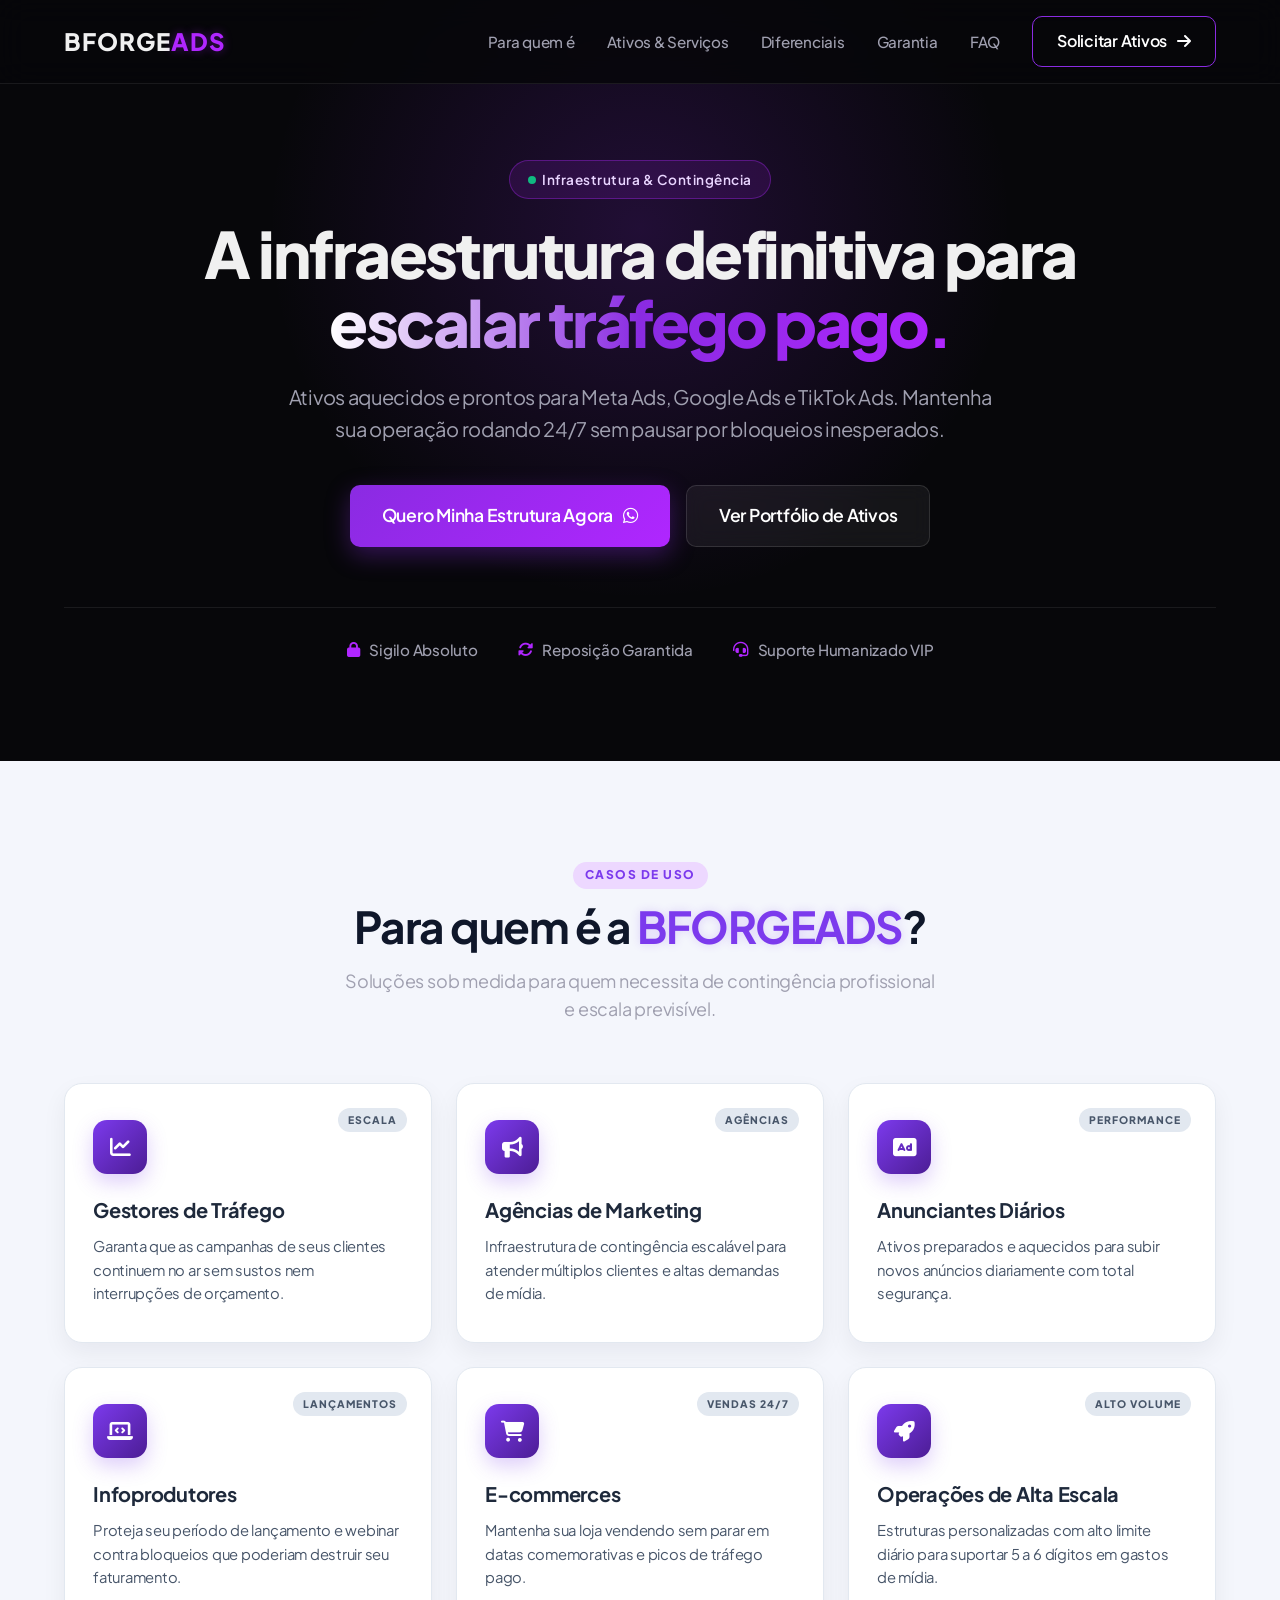
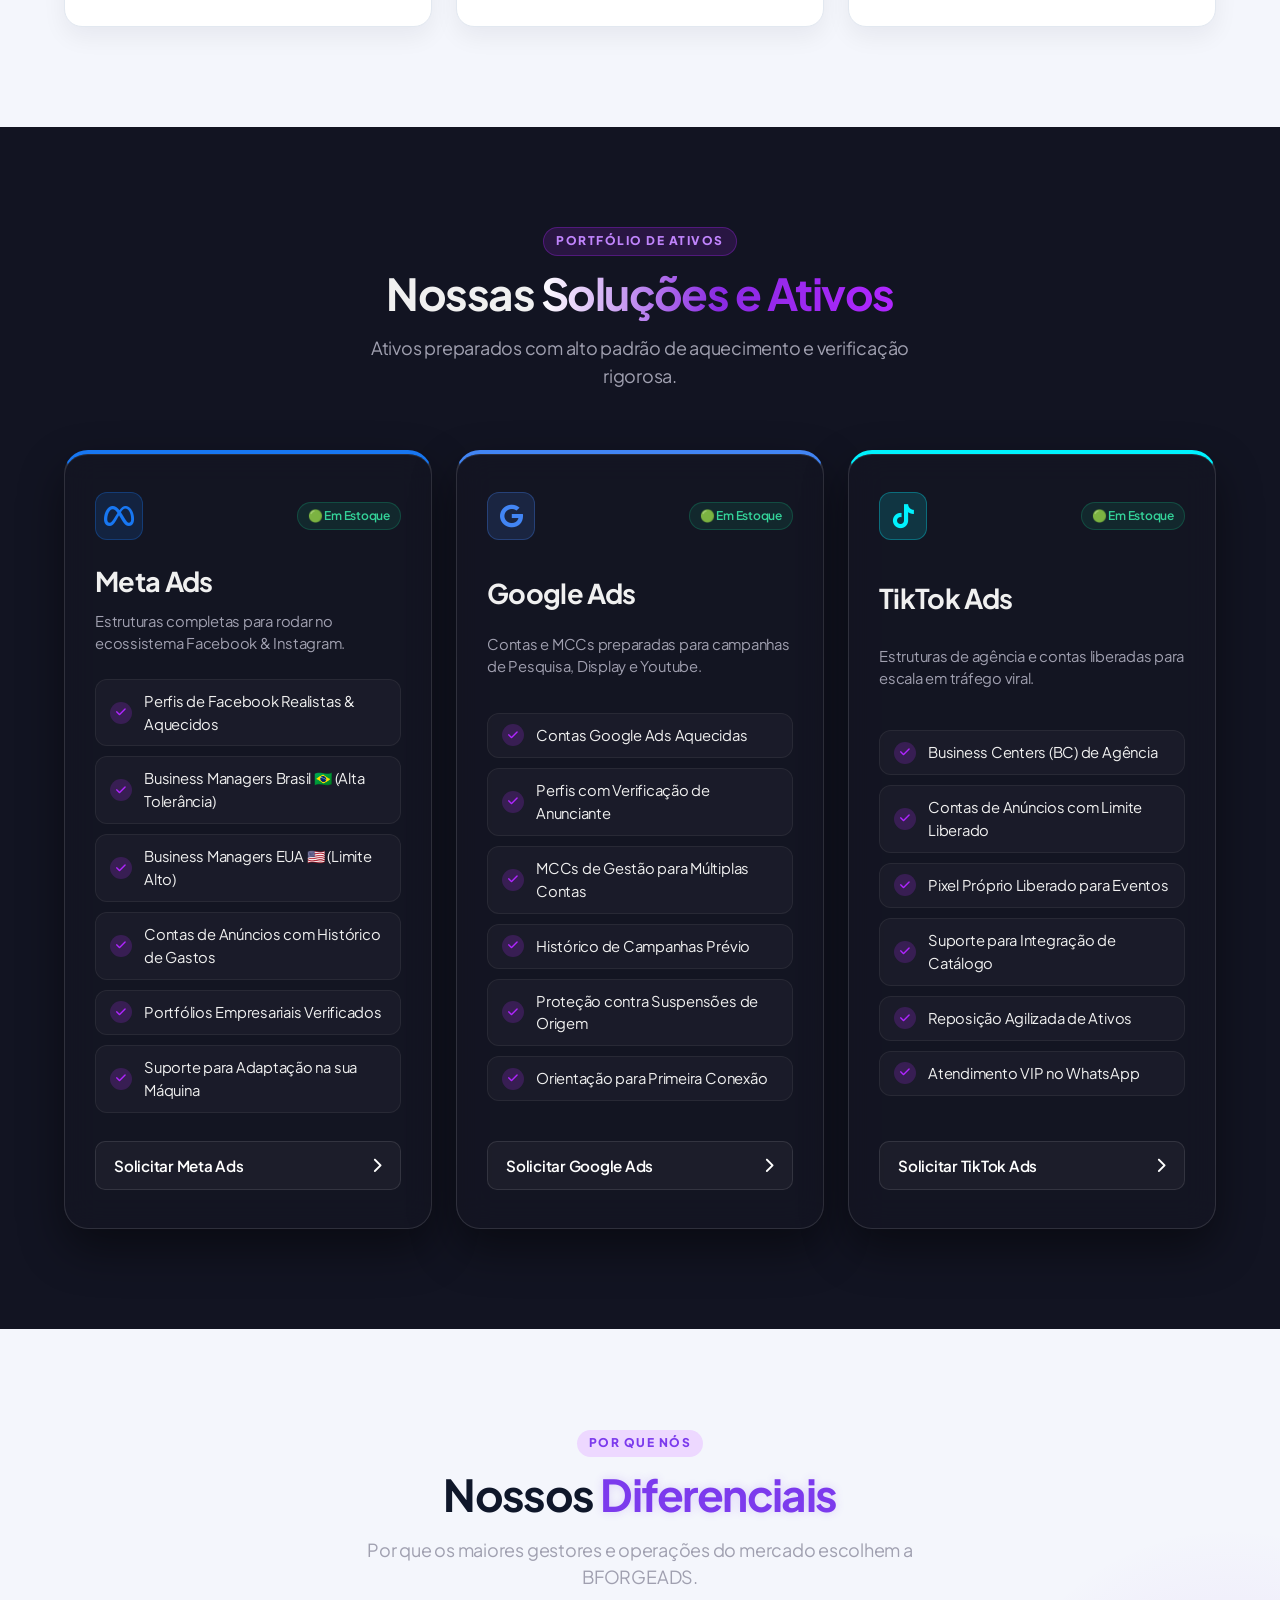
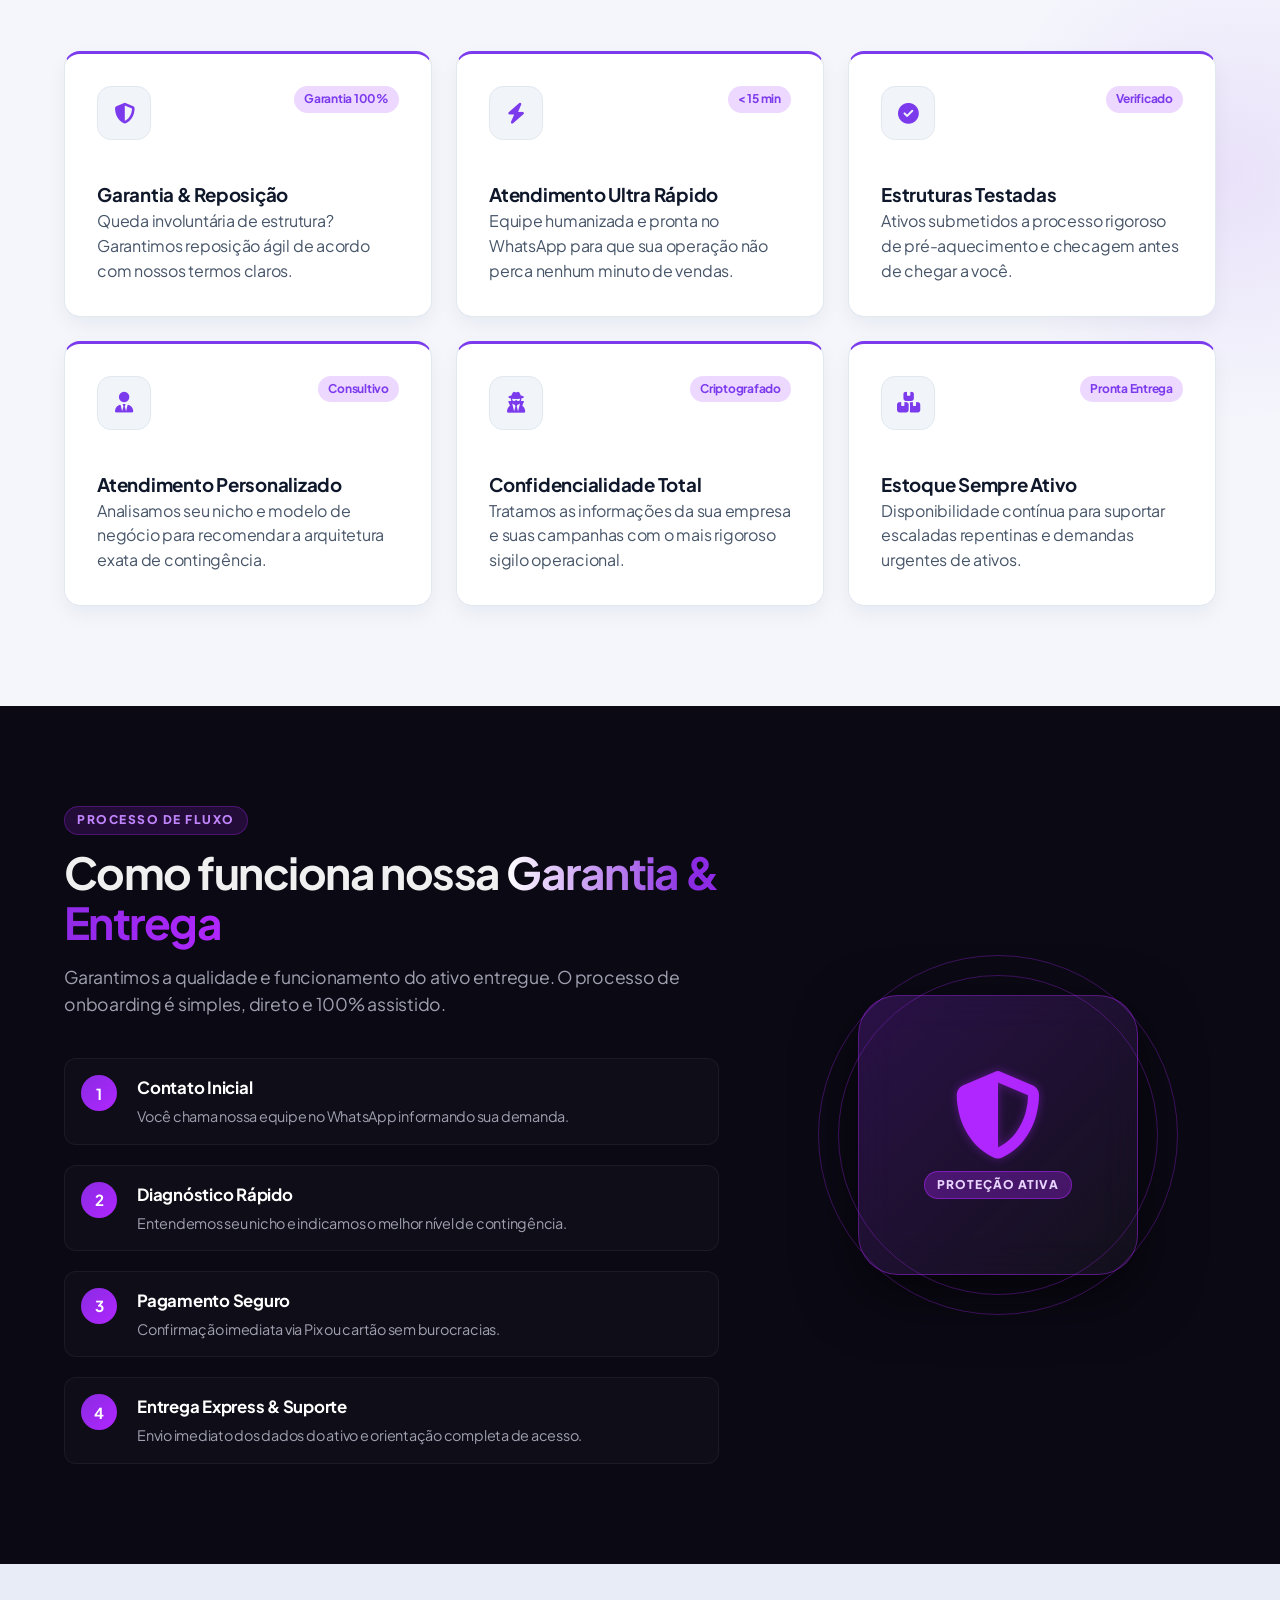
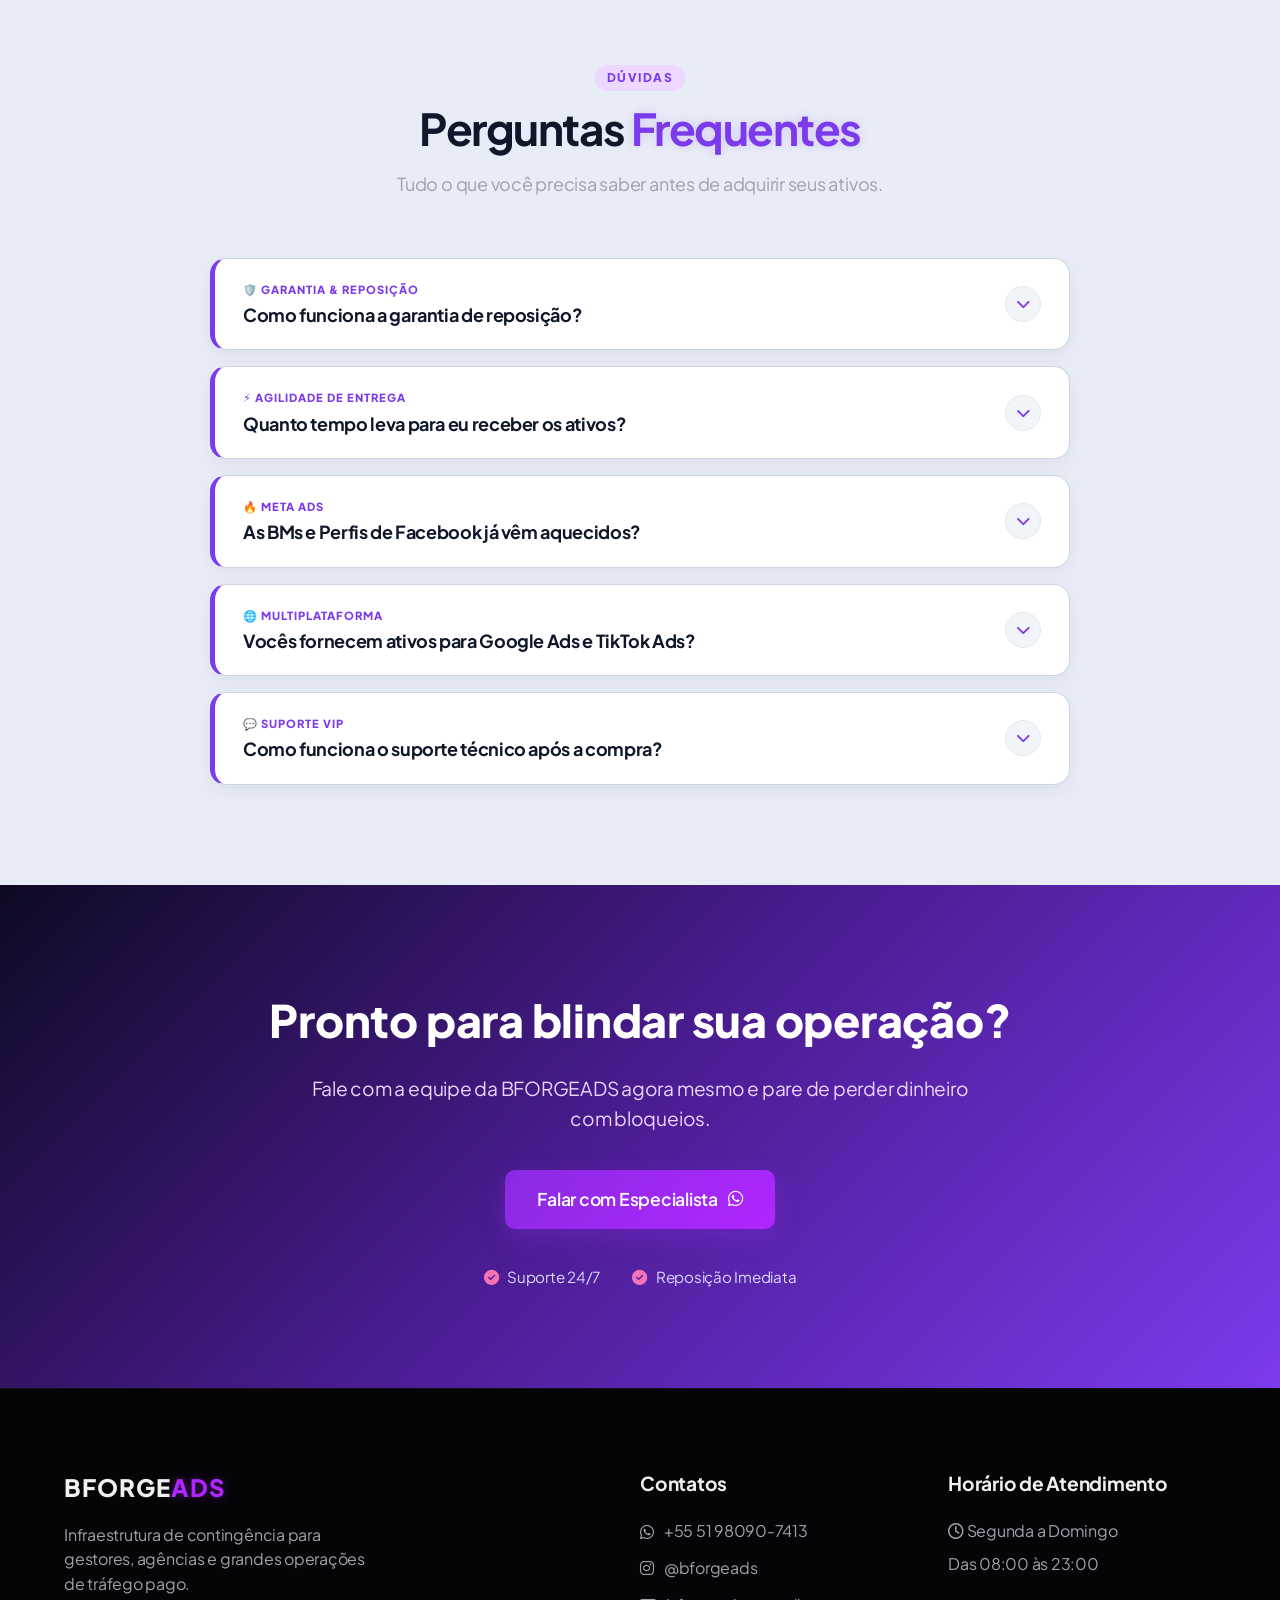
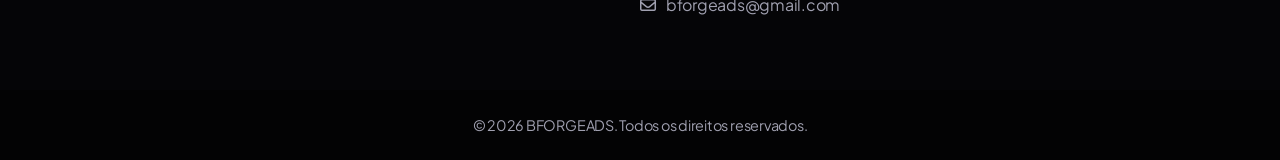
==== index.html @ 1a7e892f "Add files via upload" ====
<!DOCTYPE html>
<html lang="pt-BR">
<head>
    <meta charset="UTF-8">
    <meta name="viewport" content="width=device-width, initial-scale=1.0">
    <meta name="description" content="A BFORGEADS fornece infraestrutura completa e contingência premium para operações de tráfego pago (Meta Ads, Google Ads e TikTok Ads).">
    <title>BFORGEADS - Infraestrutura & Contingência Premium para Tráfego Pago</title>
    <!-- Google Fonts (Plus Jakarta Sans - Apple SF Pro aesthetic) -->
    <link rel="preconnect" href="https://fonts.googleapis.com">
    <link rel="preconnect" href="https://fonts.gstatic.com" crossorigin>
    <link href="https://fonts.googleapis.com/css2?family=Plus+Jakarta+Sans:ital,wght@0,300..800;1,300..800&display=swap" rel="stylesheet">
    <!-- Font Awesome -->
    <link rel="stylesheet" href="https://cdnjs.cloudflare.com/ajax/libs/font-awesome/6.4.0/css/all.min.css">
    <!-- Custom CSS -->
    <link rel="stylesheet" href="style.css">
</head>
<body>

    <!-- Header / Navbar -->
    <header class="navbar">
        <div class="container nav-container">
            <a href="#" class="logo">
                <span class="logo-text">BFORGE<span class="neon-text">ADS</span></span>
            </a>
            
            <div class="menu-toggle" id="mobile-menu">
                <i class="fas fa-bars"></i>
            </div>

            <nav class="nav-links">
                <a href="#solucoes" class="nav-link">Para quem é</a>
                <a href="#servicos" class="nav-link">Ativos & Serviços</a>
                <a href="#diferenciais" class="nav-link">Diferenciais</a>
                <a href="#garantia" class="nav-link">Garantia</a>
                <a href="#faq" class="nav-link">FAQ</a>
                <a href="https://wa.me/5551980907413?text=Olá,%20gostaria%20de%20adquirir%20uma%20estrutura%20com%20a%20BFORGEADS!" target="_blank" class="btn btn-outline neon-border">
                    <span>Solicitar Ativos</span>
                    <i class="fas fa-arrow-right"></i>
                </a>
            </nav>
        </div>
    </header>

    <main>
        <!-- Hero Section -->
        <section class="hero">
            <div class="hero-bg-glow"></div>
            <div class="hero-grid-pattern"></div>
            <div class="container hero-content">
                <div class="hero-badge-wrapper">
                    <span class="badge neon-badge">
                        <span class="pulse-dot"></span>
                        Infraestrutura & Contingência
                    </span>
                </div>
                <h1 class="hero-title">A infraestrutura definitiva para <span class="gradient-text">escalar tráfego pago.</span></h1>
                <p class="hero-subtitle">Ativos aquecidos e prontos para Meta Ads, Google Ads e TikTok Ads. Mantenha sua operação rodando 24/7 sem pausar por bloqueios inesperados.</p>
                <div class="hero-buttons">
                    <a href="https://wa.me/5551980907413?text=Olá,%20gostaria%20de%20adquirir%20uma%20estrutura%20com%20a%20BFORGEADS!" target="_blank" class="btn btn-primary btn-large neon-btn">
                        <span>Quero Minha Estrutura Agora</span>
                        <i class="fab fa-whatsapp"></i>
                    </a>
                    <a href="#servicos" class="btn btn-secondary btn-large">
                        <span>Ver Portfólio de Ativos</span>
                    </a>
                </div>


                <!-- Trust Bar -->
                <div class="trust-bar">
                    <div class="trust-item"><i class="fas fa-lock"></i> Sigilo Absoluto</div>
                    <div class="trust-item"><i class="fas fa-sync-alt"></i> Reposição Garantida</div>
                    <div class="trust-item"><i class="fas fa-headset"></i> Suporte Humanizado VIP</div>
                </div>
            </div>
        </section>

        <!-- Para quem é Section -->
        <section id="solucoes" class="target-audience section-padding light-section">
            <div class="container">
                <div class="section-header">
                    <span class="sub-badge">CASOS DE USO</span>
                    <h2 class="section-title">Para quem é a <span class="neon-text">BFORGEADS</span>?</h2>
                    <p class="section-desc">Soluções sob medida para quem necessita de contingência profissional e escala previsível.</p>
                </div>
                
                <div class="grid grid-3">
                    <div class="glass-card audience-card">
                        <div class="card-badge">ESCALA</div>
                        <div class="icon-box gradient-icon-box">
                            <i class="fas fa-chart-line"></i>
                        </div>
                        <h3>Gestores de Tráfego</h3>
                        <p>Garanta que as campanhas de seus clientes continuem no ar sem sustos nem interrupções de orçamento.</p>
                    </div>

                    <div class="glass-card audience-card">
                        <div class="card-badge">AGÊNCIAS</div>
                        <div class="icon-box gradient-icon-box">
                            <i class="fas fa-bullhorn"></i>
                        </div>
                        <h3>Agências de Marketing</h3>
                        <p>Infraestrutura de contingência escalável para atender múltiplos clientes e altas demandas de mídia.</p>
                    </div>

                    <div class="glass-card audience-card">
                        <div class="card-badge">PERFORMANCE</div>
                        <div class="icon-box gradient-icon-box">
                            <i class="fas fa-ad"></i>
                        </div>
                        <h3>Anunciantes Diários</h3>
                        <p>Ativos preparados e aquecidos para subir novos anúncios diariamente com total segurança.</p>
                    </div>

                    <div class="glass-card audience-card">
                        <div class="card-badge">LANÇAMENTOS</div>
                        <div class="icon-box gradient-icon-box">
                            <i class="fas fa-laptop-code"></i>
                        </div>
                        <h3>Infoprodutores</h3>
                        <p>Proteja seu período de lançamento e webinar contra bloqueios que poderiam destruir seu faturamento.</p>
                    </div>

                    <div class="glass-card audience-card">
                        <div class="card-badge">VENDAS 24/7</div>
                        <div class="icon-box gradient-icon-box">
                            <i class="fas fa-shopping-cart"></i>
                        </div>
                        <h3>E-commerces</h3>
                        <p>Mantenha sua loja vendendo sem parar em datas comemorativas e picos de tráfego pago.</p>
                    </div>

                    <div class="glass-card audience-card">
                        <div class="card-badge">ALTO VOLUME</div>
                        <div class="icon-box gradient-icon-box">
                            <i class="fas fa-rocket"></i>
                        </div>
                        <h3>Operações de Alta Escala</h3>
                        <p>Estruturas personalizadas com alto limite diário para suportar 5 a 6 dígitos em gastos de mídia.</p>
                    </div>
                </div>
            </div>
        </section>

        <!-- O que vendemos Section -->
        <section id="servicos" class="services section-padding dark-section-alt">
            <div class="container">
                <div class="section-header">
                    <span class="sub-badge dark-sub-badge">PORTFÓLIO DE ATIVOS</span>
                    <h2 class="section-title">Nossas <span class="gradient-text">Soluções e Ativos</span></h2>
                    <p class="section-desc">Ativos preparados com alto padrão de aquecimento e verificação rigorosa.</p>
                </div>

                <div class="services-categories grid grid-3">
                    <!-- Meta Ads -->
                    <div class="service-category glass-card feature-card-meta">
                        <div class="platform-header">
                            <div class="platform-icon meta-color">
                                <i class="fab fa-meta"></i>
                            </div>
                            <span class="stock-status">🟢 Em Estoque</span>
                        </div>
                        <h3 class="category-title">Meta Ads</h3>
                        <p class="category-desc">Estruturas completas para rodar no ecossistema Facebook & Instagram.</p>
                        <ul class="category-list">
                            <li><span class="check-pill"><i class="fas fa-check"></i></span> Perfis de Facebook Realistas & Aquecidos</li>
                            <li><span class="check-pill"><i class="fas fa-check"></i></span> Business Managers Brasil 🇧🇷 (Alta Tolerância)</li>
                            <li><span class="check-pill"><i class="fas fa-check"></i></span> Business Managers EUA 🇺🇸 (Limite Alto)</li>
                            <li><span class="check-pill"><i class="fas fa-check"></i></span> Contas de Anúncios com Histórico de Gastos</li>
                            <li><span class="check-pill"><i class="fas fa-check"></i></span> Portfólios Empresariais Verificados</li>
                            <li><span class="check-pill"><i class="fas fa-check"></i></span> Suporte para Adaptação na sua Máquina</li>
                        </ul>
                        <a href="https://wa.me/5551980907413?text=Olá,%20tenho%20interesse%20em%20estruturas%20para%20Meta%20Ads!" target="_blank" class="btn btn-card">
                            <span>Solicitar Meta Ads</span>
                            <i class="fas fa-chevron-right"></i>
                        </a>
                    </div>

                    <!-- Google Ads -->
                    <div class="service-category glass-card feature-card-google">
                        <div class="platform-header">
                            <div class="platform-icon google-color">
                                <i class="fab fa-google"></i>
                            </div>
                            <span class="stock-status">🟢 Em Estoque</span>
                        </div>
                        <h3 class="category-title">Google Ads</h3>
                        <p class="category-desc">Contas e MCCs preparadas para campanhas de Pesquisa, Display e Youtube.</p>
                        <ul class="category-list">
                            <li><span class="check-pill"><i class="fas fa-check"></i></span> Contas Google Ads Aquecidas</li>
                            <li><span class="check-pill"><i class="fas fa-check"></i></span> Perfis com Verificação de Anunciante</li>
                            <li><span class="check-pill"><i class="fas fa-check"></i></span> MCCs de Gestão para Múltiplas Contas</li>
                            <li><span class="check-pill"><i class="fas fa-check"></i></span> Histórico de Campanhas Prévio</li>
                            <li><span class="check-pill"><i class="fas fa-check"></i></span> Proteção contra Suspensões de Origem</li>
                            <li><span class="check-pill"><i class="fas fa-check"></i></span> Orientação para Primeira Conexão</li>
                        </ul>
                        <a href="https://wa.me/5551980907413?text=Olá,%20tenho%20interesse%20em%20estruturas%20para%20Google%20Ads!" target="_blank" class="btn btn-card">
                            <span>Solicitar Google Ads</span>
                            <i class="fas fa-chevron-right"></i>
                        </a>
                    </div>

                    <!-- TikTok Ads -->
                    <div class="service-category glass-card feature-card-tiktok">
                        <div class="platform-header">
                            <div class="platform-icon tiktok-color">
                                <i class="fab fa-tiktok"></i>
                            </div>
                            <span class="stock-status">🟢 Em Estoque</span>
                        </div>
                        <h3 class="category-title">TikTok Ads</h3>
                        <p class="category-desc">Estruturas de agência e contas liberadas para escala em tráfego viral.</p>
                        <ul class="category-list">
                            <li><span class="check-pill"><i class="fas fa-check"></i></span> Business Centers (BC) de Agência</li>
                            <li><span class="check-pill"><i class="fas fa-check"></i></span> Contas de Anúncios com Limite Liberado</li>
                            <li><span class="check-pill"><i class="fas fa-check"></i></span> Pixel Próprio Liberado para Eventos</li>
                            <li><span class="check-pill"><i class="fas fa-check"></i></span> Suporte para Integração de Catálogo</li>
                            <li><span class="check-pill"><i class="fas fa-check"></i></span> Reposição Agilizada de Ativos</li>
                            <li><span class="check-pill"><i class="fas fa-check"></i></span> Atendimento VIP no WhatsApp</li>
                        </ul>
                        <a href="https://wa.me/5551980907413?text=Olá,%20tenho%20interesse%20em%20estruturas%20para%20TikTok%20Ads!" target="_blank" class="btn btn-card">
                            <span>Solicitar TikTok Ads</span>
                            <i class="fas fa-chevron-right"></i>
                        </a>
                    </div>
                </div>
            </div>
        </section>

        <!-- Diferenciais Section -->
        <section id="diferenciais" class="differentials section-padding light-section relative">
            <div class="purple-glow-right"></div>
            <div class="container">
                <div class="section-header">
                    <span class="sub-badge">POR QUE NÓS</span>
                    <h2 class="section-title">Nossos <span class="neon-text">Diferenciais</span></h2>
                    <p class="section-desc">Por que os maiores gestores e operações do mercado escolhem a BFORGEADS.</p>
                </div>

                <div class="grid grid-3">
                    <div class="diff-card">
                        <div class="diff-card-header">
                            <div class="icon-box light-icon-box">
                                <i class="fas fa-shield-alt"></i>
                            </div>
                            <span class="metric-tag">Garantia 100%</span>
                        </div>
                        <h3>Garantia & Reposição</h3>
                        <p>Queda involuntária de estrutura? Garantimos reposição ágil de acordo com nossos termos claros.</p>
                    </div>

                    <div class="diff-card">
                        <div class="diff-card-header">
                            <div class="icon-box light-icon-box">
                                <i class="fas fa-bolt"></i>
                            </div>
                            <span class="metric-tag">&lt; 15 min</span>
                        </div>
                        <h3>Atendimento Ultra Rápido</h3>
                        <p>Equipe humanizada e pronta no WhatsApp para que sua operação não perca nenhum minuto de vendas.</p>
                    </div>

                    <div class="diff-card">
                        <div class="diff-card-header">
                            <div class="icon-box light-icon-box">
                                <i class="fas fa-check-circle"></i>
                            </div>
                            <span class="metric-tag">Verificado</span>
                        </div>
                        <h3>Estruturas Testadas</h3>
                        <p>Ativos submetidos a processo rigoroso de pré-aquecimento e checagem antes de chegar a você.</p>
                    </div>

                    <div class="diff-card">
                        <div class="diff-card-header">
                            <div class="icon-box light-icon-box">
                                <i class="fas fa-user-tie"></i>
                            </div>
                            <span class="metric-tag">Consultivo</span>
                        </div>
                        <h3>Atendimento Personalizado</h3>
                        <p>Analisamos seu nicho e modelo de negócio para recomendar a arquitetura exata de contingência.</p>
                    </div>

                    <div class="diff-card">
                        <div class="diff-card-header">
                            <div class="icon-box light-icon-box">
                                <i class="fas fa-user-secret"></i>
                            </div>
                            <span class="metric-tag">Criptografado</span>
                        </div>
                        <h3>Confidencialidade Total</h3>
                        <p>Tratamos as informações da sua empresa e suas campanhas com o mais rigoroso sigilo operacional.</p>
                    </div>

                    <div class="diff-card">
                        <div class="diff-card-header">
                            <div class="icon-box light-icon-box">
                                <i class="fas fa-boxes"></i>
                            </div>
                            <span class="metric-tag">Pronta Entrega</span>
                        </div>
                        <h3>Estoque Sempre Ativo</h3>
                        <p>Disponibilidade contínua para suportar escaladas repentinas e demandas urgentes de ativos.</p>
                    </div>
                </div>
            </div>
        </section>

        <!-- Garantia Section -->
        <section id="garantia" class="warranty section-padding dark-section">
            <div class="container">
                <div class="warranty-flex">
                    <div class="warranty-content">
                        <span class="sub-badge dark-sub-badge">PROCESSO DE FLUXO</span>
                        <h2 class="section-title">Como funciona nossa <span class="gradient-text">Garantia & Entrega</span></h2>
                        <p class="warranty-desc">Garantimos a qualidade e funcionamento do ativo entregue. O processo de onboarding é simples, direto e 100% assistido.</p>
                        
                        <div class="steps-container">
                            <div class="step-item">
                                <div class="step-icon-wrapper">
                                    <div class="step-number">1</div>
                                </div>
                                <div class="step-info">
                                    <h4>Contato Inicial</h4>
                                    <p>Você chama nossa equipe no WhatsApp informando sua demanda.</p>
                                </div>
                            </div>

                            <div class="step-item">
                                <div class="step-icon-wrapper">
                                    <div class="step-number">2</div>
                                </div>
                                <div class="step-info">
                                    <h4>Diagnóstico Rápido</h4>
                                    <p>Entendemos seu nicho e indicamos o melhor nível de contingência.</p>
                                </div>
                            </div>

                            <div class="step-item">
                                <div class="step-icon-wrapper">
                                    <div class="step-number">3</div>
                                </div>
                                <div class="step-info">
                                    <h4>Pagamento Seguro</h4>
                                    <p>Confirmação imediata via Pix ou cartão sem burocracias.</p>
                                </div>
                            </div>

                            <div class="step-item">
                                <div class="step-icon-wrapper">
                                    <div class="step-number">4</div>
                                </div>
                                <div class="step-info">
                                    <h4>Entrega Express & Suporte</h4>
                                    <p>Envio imediato dos dados do ativo e orientação completa de acesso.</p>
                                </div>
                            </div>
                        </div>
                    </div>
                    <div class="warranty-image-placeholder">
                        <div class="glass-shield">
                            <div class="pulse-ring ring-1"></div>
                            <div class="pulse-ring ring-2"></div>
                            <i class="fas fa-shield-alt main-shield neon-text"></i>
                            <div class="shield-tag">PROTEÇÃO ATIVA</div>
                        </div>
                    </div>
                </div>
            </div>
        </section>

        <!-- FAQ Section -->
        <section id="faq" class="faq section-padding light-section-alt">
            <div class="container">
                <div class="section-header">
                    <span class="sub-badge">DÚVIDAS</span>
                    <h2 class="section-title">Perguntas <span class="neon-text">Frequentes</span></h2>
                    <p class="section-desc">Tudo o que você precisa saber antes de adquirir seus ativos.</p>
                </div>

                <div class="faq-container">
                    <div class="faq-item">
                        <div class="faq-question">
                            <div class="faq-title-box">
                                <span class="faq-category">🛡️ GARANTIA & REPOSIÇÃO</span>
                                <h3>Como funciona a garantia de reposição?</h3>
                            </div>
                            <span class="faq-toggle-icon"><i class="fas fa-chevron-down"></i></span>
                        </div>
                        <div class="faq-answer">
                            <p>Nossa garantia cobre problemas de origem no ativo fornecido (como bloqueios prévios ou inconformidades de entrega). Caso haja alguma queda coberta pelos termos antes de alterações estruturais pelo cliente, realizamos a reposição imediata.</p>
                        </div>
                    </div>
                    
                    <div class="faq-item">
                        <div class="faq-question">
                            <div class="faq-title-box">
                                <span class="faq-category">⚡ AGILIDADE DE ENTREGA</span>
                                <h3>Quanto tempo leva para eu receber os ativos?</h3>
                            </div>
                            <span class="faq-toggle-icon"><i class="fas fa-chevron-down"></i></span>
                        </div>
                        <div class="faq-answer">
                            <p>A entrega é quase imediata! Assim que o pagamento é confirmado, nossa equipe envia as credenciais e o guia de acesso em até 15 minutos durante nosso horário de atendimento.</p>
                        </div>
                    </div>
                    
                    <div class="faq-item">
                        <div class="faq-question">
                            <div class="faq-title-box">
                                <span class="faq-category">🔥 META ADS</span>
                                <h3>As BMs e Perfis de Facebook já vêm aquecidos?</h3>
                            </div>
                            <span class="faq-toggle-icon"><i class="fas fa-chevron-down"></i></span>
                        </div>
                        <div class="faq-answer">
                            <p>Sim! Todos os nossos ativos de Meta Ads passam por um processo criterioso de maturação, atividades reais e aquecimento prévio para garantir máxima resistência e estabilidade.</p>
                        </div>
                    </div>
                    
                    <div class="faq-item">
                        <div class="faq-question">
                            <div class="faq-title-box">
                                <span class="faq-category">🌐 MULTIPLATAFORMA</span>
                                <h3>Vocês fornecem ativos para Google Ads e TikTok Ads?</h3>
                            </div>
                            <span class="faq-toggle-icon"><i class="fas fa-chevron-down"></i></span>
                        </div>
                        <div class="faq-answer">
                            <p>Sim! Oferecemos contas qualificadas e Business Centers (BC) de agência tanto para Google Ads quanto para TikTok Ads, prontas para rodar campanhas imediatamente.</p>
                        </div>
                    </div>

                    <div class="faq-item">
                        <div class="faq-question">
                            <div class="faq-title-box">
                                <span class="faq-category">💬 SUPORTE VIP</span>
                                <h3>Como funciona o suporte técnico após a compra?</h3>
                            </div>
                            <span class="faq-toggle-icon"><i class="fas fa-chevron-down"></i></span>
                        </div>
                        <div class="faq-answer">
                            <p>Nosso suporte é 100% humanizado e acontece direto no WhatsApp. Nossa equipe tira dúvidas de acesso, compartilhamento de ativos e boas práticas de contingência.</p>
                        </div>
                    </div>
                </div>
            </div>
        </section>

        <!-- Final CTA -->
        <section class="cta-section section-padding gradient-cta">
            <div class="hero-bg-glow" style="background: radial-gradient(circle, rgba(255, 255, 255, 0.1) 0%, rgba(7, 7, 10, 0) 70%);"></div>
            <div class="container text-center">
                <h2 class="cta-title">Pronto para blindar sua operação?</h2>
                <p class="cta-desc">Fale com a equipe da BFORGEADS agora mesmo e pare de perder dinheiro com bloqueios.</p>
                <div class="cta-buttons">
                    <a href="https://wa.me/5551980907413?text=Olá,%20gostaria%20de%20uma%20estrutura%20para%20escalar%20minhas%20campanhas!" target="_blank" class="btn btn-primary btn-large neon-btn">
                        <span>Falar com Especialista</span>
                        <i class="fab fa-whatsapp"></i>
                    </a>
                </div>
                <div class="cta-guarantees">
                    <span><i class="fas fa-check-circle"></i> Suporte 24/7</span>
                    <span><i class="fas fa-check-circle"></i> Reposição Imediata</span>
                </div>
            </div>
        </section>

        <!-- Floating WhatsApp Button (Mobile Only) -->
        <a href="https://wa.me/5551980907413?text=Olá,%20gostaria%20de%20falar%20sobre%20estruturas%20para%20tráfego%20pago!" target="_blank" class="floating-whatsapp" aria-label="Falar no WhatsApp">
            <i class="fab fa-whatsapp"></i>
        </a>
    </main>

    <!-- Footer -->
    <footer>
        <div class="container footer-container">
            <div class="footer-brand">
                <a href="#" class="logo">
                    <span class="logo-text">BFORGE<span class="neon-text">ADS</span></span>
                </a>
                <p>Infraestrutura de contingência para gestores, agências e grandes operações de tráfego pago.</p>
            </div>
            
            <div class="footer-contacts">
                <h3>Contatos</h3>
                <ul>
                    <li><a href="https://wa.me/5551980907413" target="_blank"><i class="fab fa-whatsapp"></i> +55 51 98090-7413</a></li>
                    <li><a href="https://instagram.com/bforgeads" target="_blank"><i class="fab fa-instagram"></i> @bforgeads</a></li>
                    <li><a href="mailto:bforgeads@gmail.com"><i class="far fa-envelope"></i> bforgeads@gmail.com</a></li>
                </ul>
            </div>

            <div class="footer-hours">
                <h3>Horário de Atendimento</h3>
                <p><i class="far fa-clock"></i> Segunda a Domingo</p>
                <p>Das 08:00 às 23:00</p>
            </div>
        </div>
        <div class="footer-bottom">
            <div class="container">
                <p>&copy; 2026 BFORGEADS. Todos os direitos reservados.</p>
            </div>
        </div>
    </footer>

    <!-- Custom JS -->
    <script src="main.js"></script>
</body>
</html>
---- style.css ----
:root {
    --bg-dark: #07070a;
    --bg-dark-alt: #111320;
    --bg-card: rgba(20, 20, 25, 0.6);
    --text-main: #f0f0f0;
    --text-muted: #a0a0b0;
    
    --brand-purple: #8a2be2;
    --neon-purple: #b026ff;
    --neon-glow: 0 0 10px rgba(176, 38, 255, 0.5), 0 0 20px rgba(176, 38, 255, 0.3);
    
    --font-apple: -apple-system, BlinkMacSystemFont, 'SF Pro Display', 'SF Pro Text', 'Plus Jakarta Sans', 'Inter', system-ui, sans-serif;
    --font-sans: var(--font-apple);
    --font-heading: var(--font-apple);
    
    --transition: all 0.35s cubic-bezier(0.16, 1, 0.3, 1);
}

* {
    margin: 0;
    padding: 0;
    box-sizing: border-box;
    -webkit-font-smoothing: antialiased;
    -moz-osx-font-smoothing: grayscale;
}

html {
    scroll-behavior: smooth;
}

body {
    background-color: var(--bg-dark);
    color: var(--text-main);
    font-family: var(--font-apple);
    line-height: 1.55;
    letter-spacing: -0.015em;
    overflow-x: hidden;
}

a {
    text-decoration: none;
    color: inherit;
    transition: var(--transition);
}

ul {
    list-style: none;
}

.container {
    max-width: 1200px;
    margin: 0 auto;
    padding: 0 24px;
}

.section-padding {
    padding: 100px 0;
}

/* Section Themes & Color Variations */
.dark-section {
    background-color: #0b0914;
    color: var(--text-main);
}

.dark-section-alt {
    background-color: #121422;
    color: var(--text-main);
}

.light-section {
    background-color: #f4f6fc;
    color: #0f172a;
}

.light-section-alt {
    background-color: #e8ecf6;
    color: #0f172a;
}

.gradient-cta {
    background: linear-gradient(135deg, #0f0924 0%, #4c1d95 50%, #7c3aed 100%);
    color: #ffffff;
    position: relative;
    overflow: hidden;
}

.text-center {
    text-align: center;
}

/* Sub Badges & Utility Classes */
.sub-badge {
    display: inline-block;
    font-size: 0.75rem;
    font-weight: 800;
    letter-spacing: 1.5px;
    text-transform: uppercase;
    color: #7c3aed;
    background: #edd8ff;
    padding: 4px 12px;
    border-radius: 50px;
    margin-bottom: 12px;
}

.dark-sub-badge {
    color: #c084fc;
    background: rgba(176, 38, 255, 0.15);
    border: 1px solid rgba(176, 38, 255, 0.3);
}

.pulse-dot {
    display: inline-block;
    width: 8px;
    height: 8px;
    background-color: #10b981;
    border-radius: 50%;
    margin-right: 6px;
    box-shadow: 0 0 0 0 rgba(16, 185, 129, 0.7);
    animation: pulseDot 2s infinite;
}

@keyframes pulseDot {
    0% { box-shadow: 0 0 0 0 rgba(16, 185, 129, 0.7); }
    70% { box-shadow: 0 0 0 8px rgba(16, 185, 129, 0); }
    100% { box-shadow: 0 0 0 0 rgba(16, 185, 129, 0); }
}

.neon-text {
    color: var(--neon-purple);
    text-shadow: 0 0 10px rgba(176, 38, 255, 0.4);
}

.light-section .neon-text,
.light-section-alt .neon-text {
    color: #7c3aed;
    text-shadow: 0 0 10px rgba(124, 58, 237, 0.2);
}

.gradient-text {
    background: linear-gradient(90deg, #fff, var(--brand-purple), var(--neon-purple));
    -webkit-background-clip: text;
    -webkit-text-fill-color: transparent;
}

.light-section .gradient-text,
.light-section-alt .gradient-text {
    background: linear-gradient(90deg, #0f172a, #6d28d9, #9333ea);
    -webkit-background-clip: text;
    -webkit-text-fill-color: transparent;
}

/* Buttons */
.btn {
    display: inline-flex;
    align-items: center;
    justify-content: center;
    gap: 10px;
    padding: 12px 24px;
    border-radius: 10px;
    font-weight: 600;
    font-size: 1rem;
    cursor: pointer;
    transition: var(--transition);
}

.btn-large {
    padding: 16px 32px;
    font-size: 1.1rem;
}

.btn-primary {
    background: linear-gradient(135deg, var(--brand-purple), var(--neon-purple));
    color: #fff;
    border: none;
    box-shadow: 0 8px 25px rgba(138, 43, 226, 0.35);
}

.btn-primary:hover {
    background: linear-gradient(135deg, var(--neon-purple), #c084fc);
    box-shadow: var(--neon-glow);
    transform: translateY(-2px);
}

.btn-secondary {
    background: rgba(255, 255, 255, 0.06);
    border: 1px solid rgba(255, 255, 255, 0.12);
    color: #fff;
    backdrop-filter: blur(10px);
}

.btn-secondary:hover {
    background: rgba(255, 255, 255, 0.15);
    border-color: rgba(255, 255, 255, 0.3);
    transform: translateY(-2px);
}

.btn-outline {
    background: transparent;
    border: 1px solid var(--brand-purple);
    color: #fff;
}

.btn-outline:hover {
    background: rgba(138, 43, 226, 0.15);
    box-shadow: var(--neon-glow);
}

/* Navbar */
.navbar {
    position: fixed;
    top: 0;
    left: 0;
    width: 100%;
    z-index: 1000;
    background: rgba(7, 7, 10, 0.85);
    backdrop-filter: blur(15px);
    border-bottom: 1px solid rgba(255, 255, 255, 0.08);
    padding: 16px 0;
}

.nav-container {
    display: flex;
    justify-content: space-between;
    align-items: center;
}

.logo {
    display: flex;
    align-items: center;
}

.logo-text {
    font-family: var(--font-heading);
    font-size: 1.5rem;
    font-weight: 900;
    letter-spacing: 1px;
}

.logo-badge {
    background: rgba(176, 38, 255, 0.15);
    color: #c084fc;
    font-size: 0.65rem;
    border-radius: 4px;
    padding: 2px 6px;
    font-weight: 700;
    font-family: var(--font-sans);
    margin-left: 8px;
    border: 1px solid rgba(176, 38, 255, 0.3);
}

.nav-links {
    display: flex;
    align-items: center;
    gap: 32px;
}

.nav-link {
    font-size: 0.95rem;
    font-weight: 500;
    color: var(--text-muted);
}

.nav-link:hover {
    color: #fff;
}

.menu-toggle {
    display: none;
    font-size: 1.5rem;
    cursor: pointer;
}

/* Hero Section */
.hero {
    position: relative;
    padding: 160px 0 100px;
    text-align: center;
    overflow: hidden;
}

.hero-bg-glow {
    position: absolute;
    top: 30%;
    left: 50%;
    transform: translate(-50%, -50%);
    width: 750px;
    height: 750px;
    background: radial-gradient(circle, rgba(138, 43, 226, 0.2) 0%, rgba(7, 7, 10, 0) 70%);
    z-index: -1;
}

.hero-badge-wrapper {
    margin-bottom: 20px;
}

.badge {
    display: inline-flex;
    align-items: center;
    padding: 8px 18px;
    border-radius: 50px;
    font-size: 0.85rem;
    font-weight: 600;
    letter-spacing: 0.5px;
    background: rgba(176, 38, 255, 0.12);
    border: 1px solid rgba(176, 38, 255, 0.35);
    color: #e9d5ff;
}

.hero-title {
    font-family: var(--font-apple);
    font-size: 4rem;
    line-height: 1.08;
    letter-spacing: -0.04em;
    margin-bottom: 24px;
    font-weight: 800;
    max-width: 920px;
    margin-left: auto;
    margin-right: auto;
}

.hero-subtitle {
    font-size: 1.25rem;
    color: var(--text-muted);
    max-width: 720px;
    margin: 0 auto 40px;
    line-height: 1.6;
    letter-spacing: -0.015em;
}

.hero-buttons {
    display: flex;
    justify-content: center;
    gap: 16px;
    margin-bottom: 60px;
}

/* Hero Dashboard Showcase */
.hero-showcase {
    position: relative;
    max-width: 960px;
    margin: 0 auto 40px;
}

.hero-image-card {
    position: relative;
    border-radius: 20px;
    padding: 10px;
    background: linear-gradient(135deg, rgba(255, 255, 255, 0.1), rgba(176, 38, 255, 0.15));
    box-shadow: 0 30px 80px rgba(0, 0, 0, 0.7);
}

.hero-dashboard-img {
    width: 100%;
    height: auto;
    border-radius: 14px;
    display: block;
    border: 1px solid rgba(255, 255, 255, 0.1);
}

.floating-badge {
    position: absolute;
    background: rgba(15, 23, 42, 0.88);
    backdrop-filter: blur(14px);
    border: 1px solid rgba(255, 255, 255, 0.15);
    padding: 12px 18px;
    border-radius: 14px;
    display: flex;
    align-items: center;
    gap: 12px;
    text-align: left;
    box-shadow: 0 15px 35px rgba(0, 0, 0, 0.4);
    z-index: 10;
}

.badge-top-right {
    top: 20px;
    right: -20px;
}

.badge-bottom-left {
    bottom: 20px;
    left: -20px;
}

.badge-icon-box {
    width: 42px;
    height: 42px;
    border-radius: 10px;
    display: flex;
    align-items: center;
    justify-content: center;
    font-size: 1.2rem;
}

.green-glow {
    background: rgba(16, 185, 129, 0.15);
    color: #10b981;
    border: 1px solid rgba(16, 185, 129, 0.3);
}

.purple-glow {
    background: rgba(176, 38, 255, 0.15);
    color: #c084fc;
    border: 1px solid rgba(176, 38, 255, 0.3);
}

.badge-text strong {
    display: block;
    font-size: 0.9rem;
    color: #fff;
}

.badge-text span {
    display: block;
    font-size: 0.75rem;
    color: var(--text-muted);
}

/* Trust Bar */
.trust-bar {
    display: flex;
    justify-content: center;
    gap: 40px;
    margin-top: 40px;
    padding-top: 30px;
    border-top: 1px solid rgba(255, 255, 255, 0.08);
}

.trust-item {
    display: flex;
    align-items: center;
    gap: 10px;
    font-size: 0.95rem;
    color: var(--text-muted);
    font-weight: 500;
}

.trust-item i {
    color: var(--neon-purple);
}

/* Section Headings */
.section-header {
    text-align: center;
    margin-bottom: 60px;
}

.section-title {
    font-family: var(--font-apple);
    font-size: 2.75rem;
    line-height: 1.15;
    letter-spacing: -0.035em;
    font-weight: 700;
    margin-bottom: 16px;
}

.section-desc {
    color: var(--text-muted);
    font-size: 1.125rem;
    max-width: 600px;
    margin: 0 auto;
}

/* Grids */
.grid {
    display: grid;
    gap: 24px;
}

.grid-3 { grid-template-columns: repeat(3, 1fr); }
.grid-4 { grid-template-columns: repeat(4, 1fr); }

/* Icon Boxes */
.icon-box {
    width: 54px;
    height: 54px;
    border-radius: 14px;
    display: flex;
    align-items: center;
    justify-content: center;
    font-size: 1.3rem;
    margin-bottom: 20px;
    transition: var(--transition);
}

.gradient-icon-box {
    background: linear-gradient(135deg, #7c3aed 0%, #4c1d95 100%);
    color: #ffffff;
    box-shadow: 0 8px 20px rgba(124, 58, 237, 0.25);
}

.light-icon-box {
    background: #f1f5f9;
    color: #7c3aed;
    border: 1px solid #e2e8f0;
}

/* Audience Section Cards */
.audience-card {
    position: relative;
    text-align: left;
    padding: 36px 28px;
    border-radius: 18px;
}

.card-badge {
    position: absolute;
    top: 24px;
    right: 24px;
    font-size: 0.65rem;
    font-weight: 800;
    letter-spacing: 1px;
    padding: 4px 10px;
    border-radius: 50px;
    background: #e2e8f0;
    color: #475569;
}

.audience-card h3 {
    font-size: 1.25rem;
    margin-bottom: 10px;
}

.audience-card p {
    font-size: 0.925rem;
    line-height: 1.6;
    color: #475569;
}

/* Services / Features Column Cards */
.service-category {
    text-align: left;
    padding: 38px 30px;
    border-radius: 24px;
    display: flex;
    flex-direction: column;
    justify-content: space-between;
    background: rgba(20, 22, 35, 0.85);
    border: 1px solid rgba(255, 255, 255, 0.12);
    box-shadow: 0 20px 45px rgba(0, 0, 0, 0.45), inset 0 1px 0 rgba(255, 255, 255, 0.1);
    backdrop-filter: blur(16px);
    transition: var(--transition);
    position: relative;
    overflow: hidden;
}

.feature-card-meta {
    border-top: 4px solid #1877f2;
}

.feature-card-meta:hover {
    border-color: #1877f2;
    box-shadow: 0 25px 55px rgba(24, 119, 242, 0.28), inset 0 1px 0 rgba(255, 255, 255, 0.2);
    transform: translateY(-8px);
}

.feature-card-google {
    border-top: 4px solid #4285f4;
}

.feature-card-google:hover {
    border-color: #4285f4;
    box-shadow: 0 25px 55px rgba(66, 133, 244, 0.28), inset 0 1px 0 rgba(255, 255, 255, 0.2);
    transform: translateY(-8px);
}

.feature-card-tiktok {
    border-top: 4px solid #00f2fe;
}

.feature-card-tiktok:hover {
    border-color: #00f2fe;
    box-shadow: 0 25px 55px rgba(0, 242, 254, 0.28), inset 0 1px 0 rgba(255, 255, 255, 0.2);
    transform: translateY(-8px);
}

.platform-header {
    display: flex;
    justify-content: space-between;
    align-items: center;
    margin-bottom: 20px;
}

.platform-icon {
    width: 48px;
    height: 48px;
    border-radius: 12px;
    display: flex;
    align-items: center;
    justify-content: center;
    font-size: 1.5rem;
}

.meta-color { background: rgba(24, 119, 242, 0.15); color: #1877f2; border: 1px solid rgba(24, 119, 242, 0.3); }
.google-color { background: rgba(66, 133, 244, 0.15); color: #4285f4; border: 1px solid rgba(66, 133, 244, 0.3); }
.tiktok-color { background: rgba(0, 242, 254, 0.15); color: #00f2fe; border: 1px solid rgba(0, 242, 254, 0.3); }

.stock-status {
    font-size: 0.75rem;
    font-weight: 600;
    background: rgba(16, 185, 129, 0.12);
    color: #34d399;
    padding: 4px 10px;
    border-radius: 50px;
    border: 1px solid rgba(16, 185, 129, 0.25);
}

.category-title {
    font-family: var(--font-apple);
    font-size: 1.7rem;
    letter-spacing: -0.025em;
    font-weight: 700;
    margin-bottom: 8px;
}

.category-desc {
    font-size: 0.925rem;
    color: var(--text-muted);
    margin-bottom: 24px;
    line-height: 1.5;
}

.category-list {
    display: flex;
    flex-direction: column;
    gap: 10px;
    margin-bottom: 28px;
}

.category-list li {
    display: flex;
    align-items: center;
    gap: 12px;
    font-size: 0.925rem;
    color: var(--text-main);
    padding: 10px 14px;
    background: rgba(255, 255, 255, 0.03);
    border: 1px solid rgba(255, 255, 255, 0.06);
    border-radius: 12px;
    transition: var(--transition);
}

.category-list li:hover {
    background: rgba(255, 255, 255, 0.07);
    border-color: rgba(255, 255, 255, 0.15);
    transform: translateX(4px);
}

.check-pill {
    width: 22px;
    height: 22px;
    border-radius: 50%;
    background: rgba(176, 38, 255, 0.2);
    color: var(--neon-purple);
    display: flex;
    align-items: center;
    justify-content: center;
    font-size: 0.7rem;
    flex-shrink: 0;
}

.btn-card {
    background: rgba(255, 255, 255, 0.04);
    border: 1px solid rgba(255, 255, 255, 0.1);
    color: #fff;
    padding: 12px 18px;
    border-radius: 10px;
    display: flex;
    align-items: center;
    justify-content: space-between;
    font-size: 0.95rem;
    font-weight: 600;
}

.btn-card:hover {
    background: rgba(176, 38, 255, 0.2);
    border-color: var(--neon-purple);
    color: #fff;
}

/* Differentials */
.relative {
    position: relative;
    overflow: hidden;
}

.purple-glow-right {
    position: absolute;
    right: -200px;
    top: 20%;
    width: 500px;
    height: 500px;
    background: radial-gradient(circle, rgba(138, 43, 226, 0.1) 0%, rgba(7, 7, 10, 0) 70%);
    z-index: 0;
}

.diff-card {
    padding: 32px;
    border-radius: 16px;
    transition: var(--transition);
    position: relative;
    z-index: 1;
}

.diff-card-header {
    display: flex;
    justify-content: space-between;
    align-items: flex-start;
    margin-bottom: 20px;
}

.metric-tag {
    font-size: 0.75rem;
    font-weight: 700;
    background: #edd8ff;
    color: #7c3aed;
    padding: 4px 10px;
    border-radius: 50px;
}

/* Warranty */
.warranty-flex {
    display: flex;
    align-items: center;
    gap: 60px;
}

.warranty-content {
    flex: 1.2;
}

.warranty-desc {
    color: var(--text-muted);
    font-size: 1.1rem;
    margin-bottom: 40px;
}

.warranty-image-placeholder {
    flex: 0.8;
    display: flex;
    justify-content: center;
    align-items: center;
}

.glass-shield {
    width: 280px;
    height: 280px;
    background: linear-gradient(135deg, rgba(138, 43, 226, 0.25), rgba(255, 255, 255, 0.03));
    border: 1px solid rgba(176, 38, 255, 0.4);
    border-radius: 40px;
    backdrop-filter: blur(20px);
    display: flex;
    flex-direction: column;
    justify-content: center;
    align-items: center;
    position: relative;
    box-shadow: 0 20px 60px rgba(0, 0, 0, 0.6);
    animation: float 6s ease-in-out infinite;
}

@keyframes float {
    0% { transform: translateY(0px); }
    50% { transform: translateY(-15px); }
    100% { transform: translateY(0px); }
}

.pulse-ring {
    position: absolute;
    border-radius: 50%;
    border: 1px solid rgba(176, 38, 255, 0.3);
    animation: ringPulse 4s infinite ease-out;
}

.ring-1 { width: 320px; height: 320px; animation-delay: 0s; }
.ring-2 { width: 360px; height: 360px; animation-delay: 2s; }

@keyframes ringPulse {
    0% { transform: scale(0.85); opacity: 0.8; }
    100% { transform: scale(1.15); opacity: 0; }
}

.glass-shield .main-shield {
    font-size: 5.5rem;
    margin-bottom: 12px;
}

.shield-tag {
    font-size: 0.75rem;
    font-weight: 800;
    letter-spacing: 1px;
    color: #e9d5ff;
    background: rgba(176, 38, 255, 0.3);
    padding: 4px 12px;
    border-radius: 50px;
    border: 1px solid rgba(176, 38, 255, 0.5);
}

.steps-container {
    display: flex;
    flex-direction: column;
    gap: 20px;
}

.step-item {
    display: flex;
    align-items: flex-start;
    gap: 20px;
    padding: 16px;
    border-radius: 12px;
    background: rgba(255, 255, 255, 0.02);
    border: 1px solid rgba(255, 255, 255, 0.05);
    transition: var(--transition);
}

.step-item:hover {
    background: rgba(255, 255, 255, 0.05);
    border-color: rgba(176, 38, 255, 0.3);
}

.step-number {
    width: 36px;
    height: 36px;
    border-radius: 50%;
    background: linear-gradient(135deg, var(--brand-purple), var(--neon-purple));
    display: flex;
    align-items: center;
    justify-content: center;
    font-weight: bold;
    color: #fff;
    font-size: 0.95rem;
    flex-shrink: 0;
}

.step-info h4 {
    font-size: 1.05rem;
    color: #fff;
    margin-bottom: 4px;
}

.step-info p {
    font-size: 0.9rem;
    color: var(--text-muted);
}

/* Highlighted FAQ Accordions */
.faq-container {
    max-width: 860px;
    margin: 0 auto;
    display: flex;
    flex-direction: column;
    gap: 16px;
}

.faq-item {
    background: #ffffff;
    border: 1px solid #cbd5e1;
    border-left: 5px solid #7c3aed;
    border-radius: 16px;
    box-shadow: 0 6px 20px rgba(15, 23, 42, 0.05);
    overflow: hidden;
    transition: var(--transition);
    position: relative;
}

.faq-item:hover {
    transform: translateY(-3px);
    box-shadow: 0 12px 30px rgba(124, 58, 237, 0.12);
    border-color: #94a3b8;
    border-left-color: #9333ea;
}

.faq-item.open {
    border-left-color: #7c3aed;
    box-shadow: 0 15px 35px rgba(124, 58, 237, 0.18);
    background: #ffffff;
}

.faq-question {
    padding: 22px 28px;
    display: flex;
    justify-content: space-between;
    align-items: center;
    cursor: pointer;
    transition: var(--transition);
    user-select: none;
}

.faq-question:hover {
    background: #f8fafc;
}

.faq-title-box {
    display: flex;
    flex-direction: column;
    gap: 4px;
    text-align: left;
    padding-right: 16px;
}

.faq-category {
    font-size: 0.7rem;
    font-weight: 800;
    letter-spacing: 1px;
    color: #7c3aed;
    text-transform: uppercase;
}

.faq-question h3 {
    font-size: 1.125rem;
    font-weight: 700;
    color: #0f172a;
    letter-spacing: -0.02em;
    line-height: 1.4;
}

/* Toggle Badge Icon */
.faq-toggle-icon {
    width: 36px;
    height: 36px;
    border-radius: 50%;
    background: #f1f5f9;
    color: #7c3aed;
    border: 1px solid #e2e8f0;
    display: flex;
    align-items: center;
    justify-content: center;
    font-size: 0.9rem;
    flex-shrink: 0;
    transition: var(--transition);
}

.faq-item:hover .faq-toggle-icon {
    background: #edd8ff;
    color: #7c3aed;
    border-color: #c084fc;
}

.faq-item.open .faq-toggle-icon {
    background: #7c3aed;
    color: #ffffff;
    border-color: #7c3aed;
    transform: rotate(180deg);
}

/* FAQ Answer Collapse / Expand */
.faq-answer {
    padding: 0 28px;
    max-height: 0;
    overflow: hidden;
    transition: all 0.35s cubic-bezier(0.16, 1, 0.3, 1);
    opacity: 0;
}

.faq-answer p {
    color: #334155;
    font-size: 0.975rem;
    line-height: 1.7;
    margin: 0;
}

.faq-item.open .faq-answer {
    padding: 0 28px 24px;
    max-height: 350px;
    opacity: 1;
    border-top: 1px solid #f1f5f9;
    padding-top: 16px;
}

/* Light Section Cards Adjustments */
.light-section .glass-card,
.light-section-alt .glass-card {
    background: #ffffff;
    border: 1px solid #e2e8f0;
    box-shadow: 0 10px 25px rgba(15, 23, 42, 0.06);
    color: #1e293b;
}

.light-section .glass-card:hover,
.light-section-alt .glass-card:hover {
    transform: translateY(-5px);
    border-color: #8b5cf6;
    box-shadow: 0 15px 35px rgba(139, 92, 246, 0.15);
}

.light-section .diff-card,
.light-section-alt .diff-card {
    background: #ffffff;
    border: 1px solid #e2e8f0;
    border-top: 3px solid #7c3aed;
    box-shadow: 0 8px 20px rgba(15, 23, 42, 0.05);
    color: #1e293b;
}

.light-section .diff-card:hover,
.light-section-alt .diff-card:hover {
    background: #ffffff;
    border-top-color: #9333ea;
    box-shadow: 0 15px 35px rgba(124, 58, 237, 0.15);
}

.light-section .diff-card h3,
.light-section-alt .diff-card h3 {
    color: #0f172a;
    font-weight: 700;
}

.light-section .diff-card p,
.light-section-alt .diff-card p {
    color: #475569;
}

/* CTA Section Styling */
.cta-title {
    font-family: var(--font-heading);
    font-size: 2.8rem;
    margin-bottom: 20px;
    font-weight: 800;
}

.cta-desc {
    font-size: 1.2rem;
    color: #e9d5ff;
    max-width: 680px;
    margin: 0 auto 36px;
}

.cta-guarantees {
    display: flex;
    justify-content: center;
    gap: 32px;
    margin-top: 36px;
    font-size: 0.95rem;
    color: #ddd6fe;
}

.cta-guarantees i {
    color: #f472b6;
    margin-right: 6px;
}

/* Footer */
footer {
    background: #050507;
    padding: 80px 0 0;
    border-top: 1px solid rgba(255, 255, 255, 0.05);
}

.footer-container {
    display: grid;
    grid-template-columns: 2fr 1fr 1fr;
    gap: 40px;
    margin-bottom: 60px;
}

.footer-brand p {
    color: var(--text-muted);
    margin-top: 16px;
    max-width: 320px;
}

.footer-contacts h3, .footer-hours h3 {
    font-family: var(--font-heading);
    margin-bottom: 20px;
    font-size: 1.2rem;
}

.footer-contacts ul li {
    margin-bottom: 12px;
}

.footer-contacts ul li a {
    color: var(--text-muted);
    display: flex;
    align-items: center;
    gap: 10px;
}

.footer-contacts ul li a:hover {
    color: var(--neon-purple);
}

.footer-hours p {
    color: var(--text-muted);
    margin-bottom: 8px;
}

.footer-bottom {
    background: #030304;
    padding: 24px 0;
    text-align: center;
    color: var(--text-muted);
    font-size: 0.9rem;
}

/* Animations */
.reveal {
    opacity: 0;
    transform: translateY(30px);
    transition: all 0.8s ease;
}

.reveal.active {
    opacity: 1;
    transform: translateY(0);
}

/* Floating WhatsApp (Hidden by default, shown on mobile) */
.floating-whatsapp {
    display: none;
    position: fixed;
    bottom: 24px;
    right: 24px;
    width: 60px;
    height: 60px;
    background: #25d366;
    color: white;
    border-radius: 50%;
    align-items: center;
    justify-content: center;
    font-size: 32px;
    box-shadow: 0 4px 15px rgba(37, 211, 102, 0.4);
    z-index: 9999;
    transition: transform 0.3s ease;
}

.floating-whatsapp:hover {
    transform: scale(1.1);
}

/* ==========================================================================
   Mobile-First & Comprehensive Responsive Design System
   ========================================================================== */

/* Prevent horizontal viewport overflow */
html, body {
    max-width: 100vw;
    overflow-x: hidden;
}

/* Tablet Breakpoint (<= 992px) */
@media (max-width: 992px) {
    .grid-3 {
        grid-template-columns: repeat(2, 1fr);
        gap: 20px;
    }
    
    .hero-title {
        font-size: 3.2rem;
    }

    .warranty-flex {
        flex-direction: column;
        gap: 40px;
    }

    .warranty-image-placeholder {
        order: -1;
    }

    .footer-container {
        grid-template-columns: 1fr 1fr;
        gap: 32px;
    }

    .badge-top-right {
        right: 10px;
    }

    .badge-bottom-left {
        left: 10px;
    }
}

/* Smartphone / Mobile Breakpoint (<= 768px) */
@media (max-width: 768px) {
    .container {
        padding: 0 18px;
    }

    .section-padding {
        padding: 64px 0;
    }

    /* Mobile Header & Navigation Drawer */
    .navbar {
        padding: 14px 0;
    }

    .logo-text {
        font-size: 1.35rem;
    }

    .logo-badge {
        font-size: 0.6rem;
        padding: 2px 5px;
    }

    .menu-toggle {
        display: block;
        color: #fff;
        font-size: 1.4rem;
        padding: 8px;
        cursor: pointer;
    }

    .nav-links {
        position: fixed;
        top: 64px;
        left: -100%;
        width: 100%;
        height: calc(100vh - 64px);
        background: rgba(9, 10, 16, 0.98);
        backdrop-filter: blur(25px);
        flex-direction: column;
        justify-content: flex-start;
        align-items: flex-start;
        padding: 36px 24px;
        gap: 16px;
        transition: left 0.35s cubic-bezier(0.16, 1, 0.3, 1);
        z-index: 999;
        overflow-y: auto;
    }

    .nav-links.active {
        left: 0;
    }

    .nav-link {
        font-size: 1.1rem;
        font-weight: 600;
        color: #f1f5f9;
        padding: 12px 0;
        border-bottom: 1px solid rgba(255, 255, 255, 0.08);
        width: 100%;
        text-align: left;
    }

    .nav-links .btn-outline {
        width: 100%;
        margin-top: 16px;
        padding: 16px;
        font-size: 1rem;
        justify-content: center;
        border-radius: 12px;
    }

    /* Hero Section Mobile */
    .hero {
        padding: 110px 0 40px;
    }

    .hero-badge-wrapper {
        margin-bottom: 12px;
    }

    .badge {
        font-size: 0.78rem;
        padding: 6px 14px;
    }

    .hero-title {
        font-size: 2.1rem;
        line-height: 1.15;
        letter-spacing: -0.035em;
        margin-bottom: 12px;
    }

    .hero-subtitle {
        font-size: 0.95rem;
        line-height: 1.4;
        margin-bottom: 24px;
        padding: 0 4px;
        display: -webkit-box;
        -webkit-line-clamp: 2;
        -webkit-box-orient: vertical;
        overflow: hidden;
    }

    .hero-buttons {
        flex-direction: column;
        gap: 12px;
        width: 100%;
        margin-bottom: 30px;
    }

    .hero-buttons .btn {
        width: 100%;
        padding: 18px 20px;
        font-size: 1.1rem;
    }

    .hero-showcase {
        margin-bottom: 30px;
    }

    .hero-image-card {
        padding: 6px;
        border-radius: 16px;
    }

    /* Floating Badges Mobile Stack */
    .floating-badge {
        position: relative;
        top: auto;
        bottom: auto;
        left: auto;
        right: auto;
        margin-top: 10px;
        width: 100%;
        box-sizing: border-box;
    }

    .trust-bar {
        flex-direction: column;
        gap: 12px;
        align-items: flex-start;
        padding-top: 24px;
        margin-top: 24px;
    }

    .trust-item {
        font-size: 0.875rem;
    }

    /* Section Typography Mobile */
    .section-header {
        margin-bottom: 40px;
    }

    .sub-badge {
        font-size: 0.68rem;
        padding: 3px 10px;
    }

    .section-title {
        font-size: 2rem;
        line-height: 1.15;
    }

    .section-desc {
        font-size: 0.95rem;
        line-height: 1.5;
    }

    /* Grids & Cards Mobile */
    .grid-3, .grid-4 {
        grid-template-columns: 1fr;
        gap: 16px;
    }

    .audience-card {
        padding: 24px 20px;
        border-radius: 16px;
    }

    .audience-card h3 {
        font-size: 1.15rem;
    }

    .audience-card p {
        font-size: 0.88rem;
    }

    .card-badge {
        top: 20px;
        right: 20px;
        font-size: 0.6rem;
    }

    /* Services Column Cards Mobile */
    .service-category {
        padding: 28px 22px;
        border-radius: 20px;
    }

    .category-title {
        font-size: 1.5rem;
    }

    .category-desc {
        font-size: 0.875rem;
        margin-bottom: 20px;
    }

    .category-list {
        gap: 8px;
        margin-bottom: 24px;
    }

    .category-list li {
        font-size: 0.875rem;
        padding: 10px 12px;
        border-radius: 10px;
    }

    .btn-card {
        padding: 14px 16px;
        font-size: 0.9rem;
    }

    /* Differentials Mobile */
    .diff-card {
        padding: 24px 20px;
        border-radius: 16px;
    }

    .diff-card h3 {
        font-size: 1.15rem;
    }

    .diff-card p {
        font-size: 0.875rem;
    }

    /* Warranty Mobile */
    .glass-shield {
        width: 220px;
        height: 220px;
        border-radius: 30px;
    }

    .ring-1 { width: 250px; height: 250px; }
    .ring-2 { width: 280px; height: 280px; }

    .glass-shield .main-shield {
        font-size: 4rem;
    }

    .shield-tag {
        font-size: 0.68rem;
    }

    .step-item {
        padding: 14px;
        gap: 14px;
    }

    .step-number {
        width: 32px;
        height: 32px;
        font-size: 0.85rem;
    }

    .step-info h4 {
        font-size: 0.975rem;
    }

    .step-info p {
        font-size: 0.85rem;
    }

    /* FAQ Mobile */
    .faq-container {
        gap: 12px;
    }

    .faq-item {
        border-radius: 14px;
        border-left-width: 4px;
    }

    .faq-question {
        padding: 18px 20px;
    }

    .faq-category {
        font-size: 0.65rem;
    }

    .faq-question h3 {
        font-size: 1rem;
    }

    .faq-toggle-icon {
        width: 32px;
        height: 32px;
        font-size: 0.8rem;
    }

    .faq-answer {
        padding: 0 20px;
    }

    .faq-answer p {
        font-size: 0.9rem;
    }

    .faq-item.open .faq-answer {
        padding: 0 20px 20px;
        padding-top: 14px;
    }

    /* CTA Section Mobile */
    .cta-title {
        font-size: 1.9rem;
        line-height: 1.15;
    }

    .cta-desc {
        font-size: 1rem;
        margin-bottom: 28px;
    }

    .cta-buttons {
        width: 100%;
    }

    .cta-buttons .btn {
        width: 100%;
        padding: 16px 20px;
        font-size: 1rem;
    }

    .cta-guarantees {
        flex-direction: column;
        gap: 10px;
        align-items: center;
        font-size: 0.875rem;
        margin-top: 28px;
    }

    /* Footer Mobile */
    footer {
        padding: 60px 0 0;
    }

    .footer-container {
        grid-template-columns: 1fr;
        gap: 32px;
        text-align: left;
        margin-bottom: 40px;
    }

    .footer-brand p {
        max-width: 100%;
        margin-top: 12px;
        font-size: 0.9rem;
    }

    .footer-contacts h3, .footer-hours h3 {
        margin-bottom: 14px;
        font-size: 1.1rem;
    }

    .footer-bottom {
        padding: 20px 0;
        font-size: 0.85rem;
        padding-bottom: 90px; /* Space for floating button */
    }

    /* Floating WhatsApp Visible on Mobile */
    .floating-whatsapp {
        display: flex;
        animation: pulseWpp 2s infinite;
    }

    @keyframes pulseWpp {
        0% { box-shadow: 0 0 0 0 rgba(37, 211, 102, 0.7); }
        70% { box-shadow: 0 0 0 15px rgba(37, 211, 102, 0); }
        100% { box-shadow: 0 0 0 0 rgba(37, 211, 102, 0); }
    }
}

/* Small Smartphone Breakpoint (<= 480px) */
@media (max-width: 480px) {
    .hero-title {
        font-size: 2rem;
    }

    .section-title {
        font-size: 1.8rem;
    }

    .btn-large {
        padding: 14px 18px;
        font-size: 0.975rem;
    }

    .service-category {
        padding: 24px 18px;
    }
}
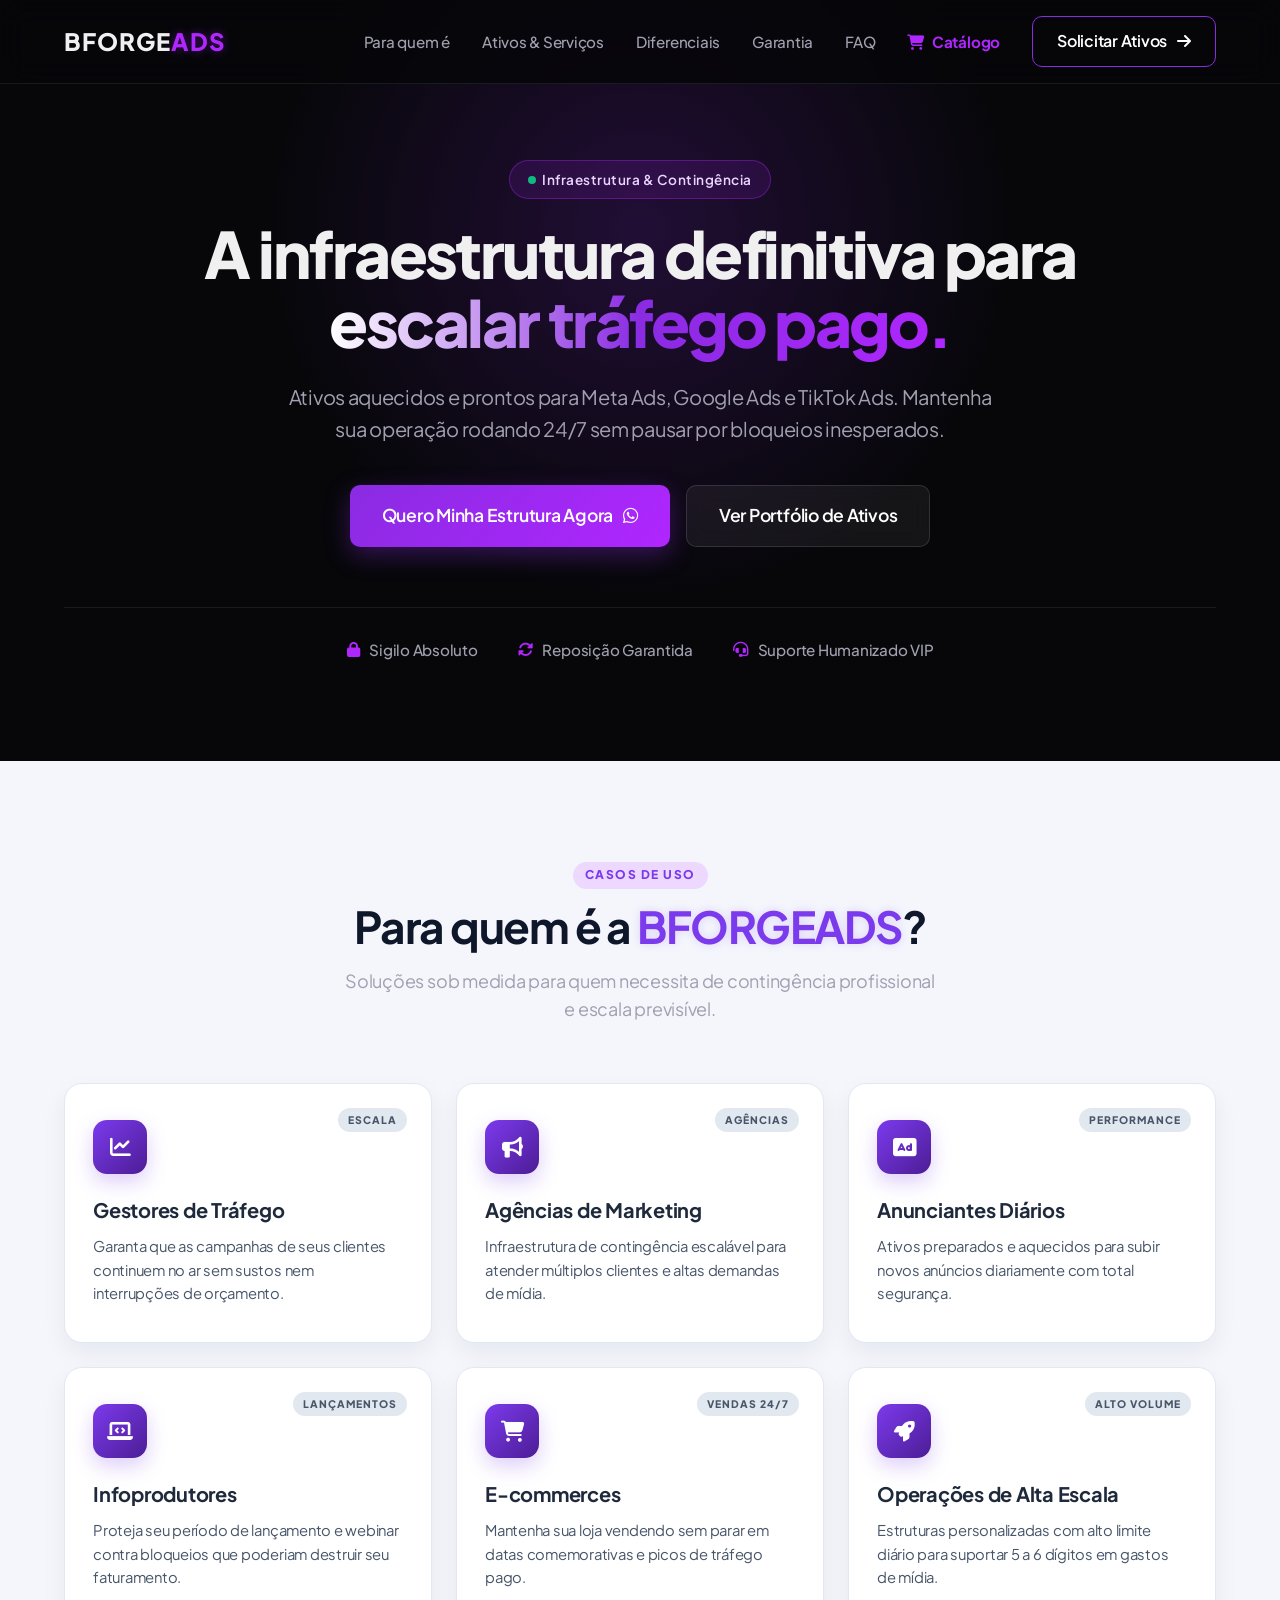
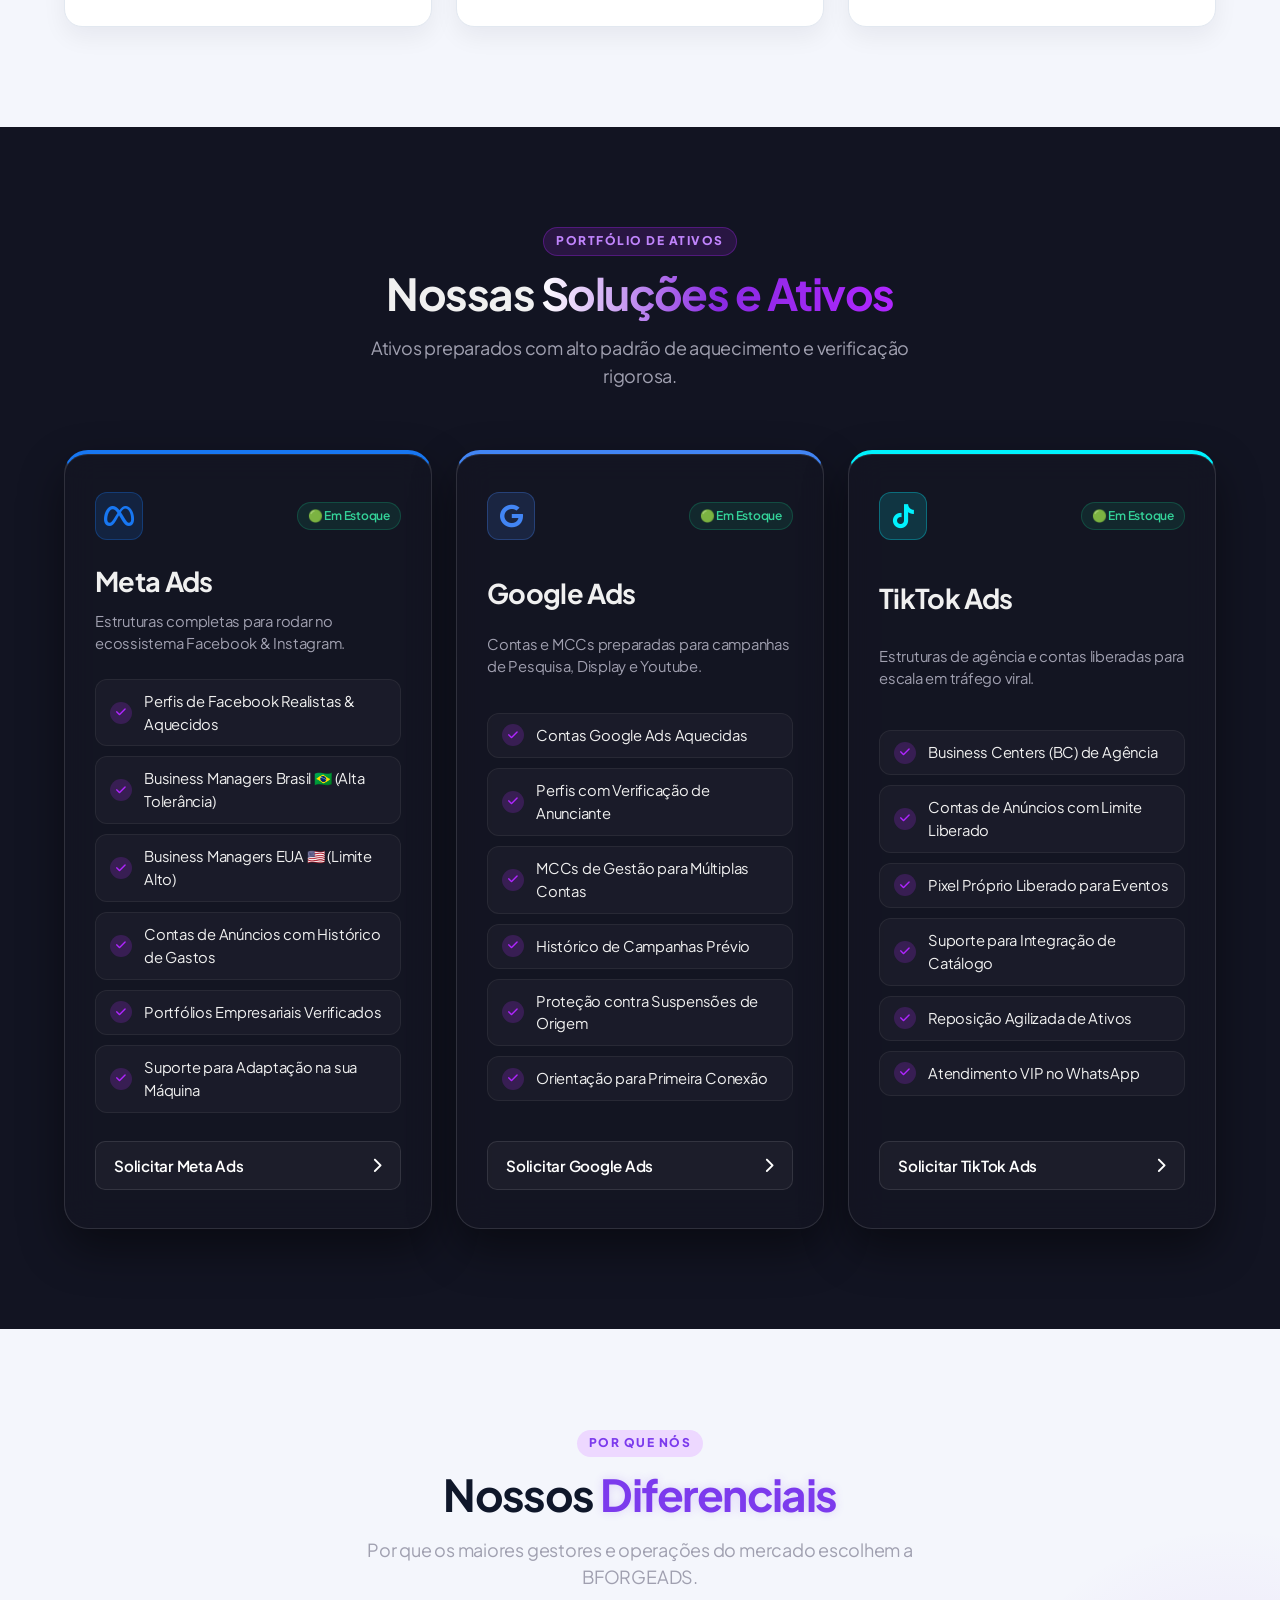
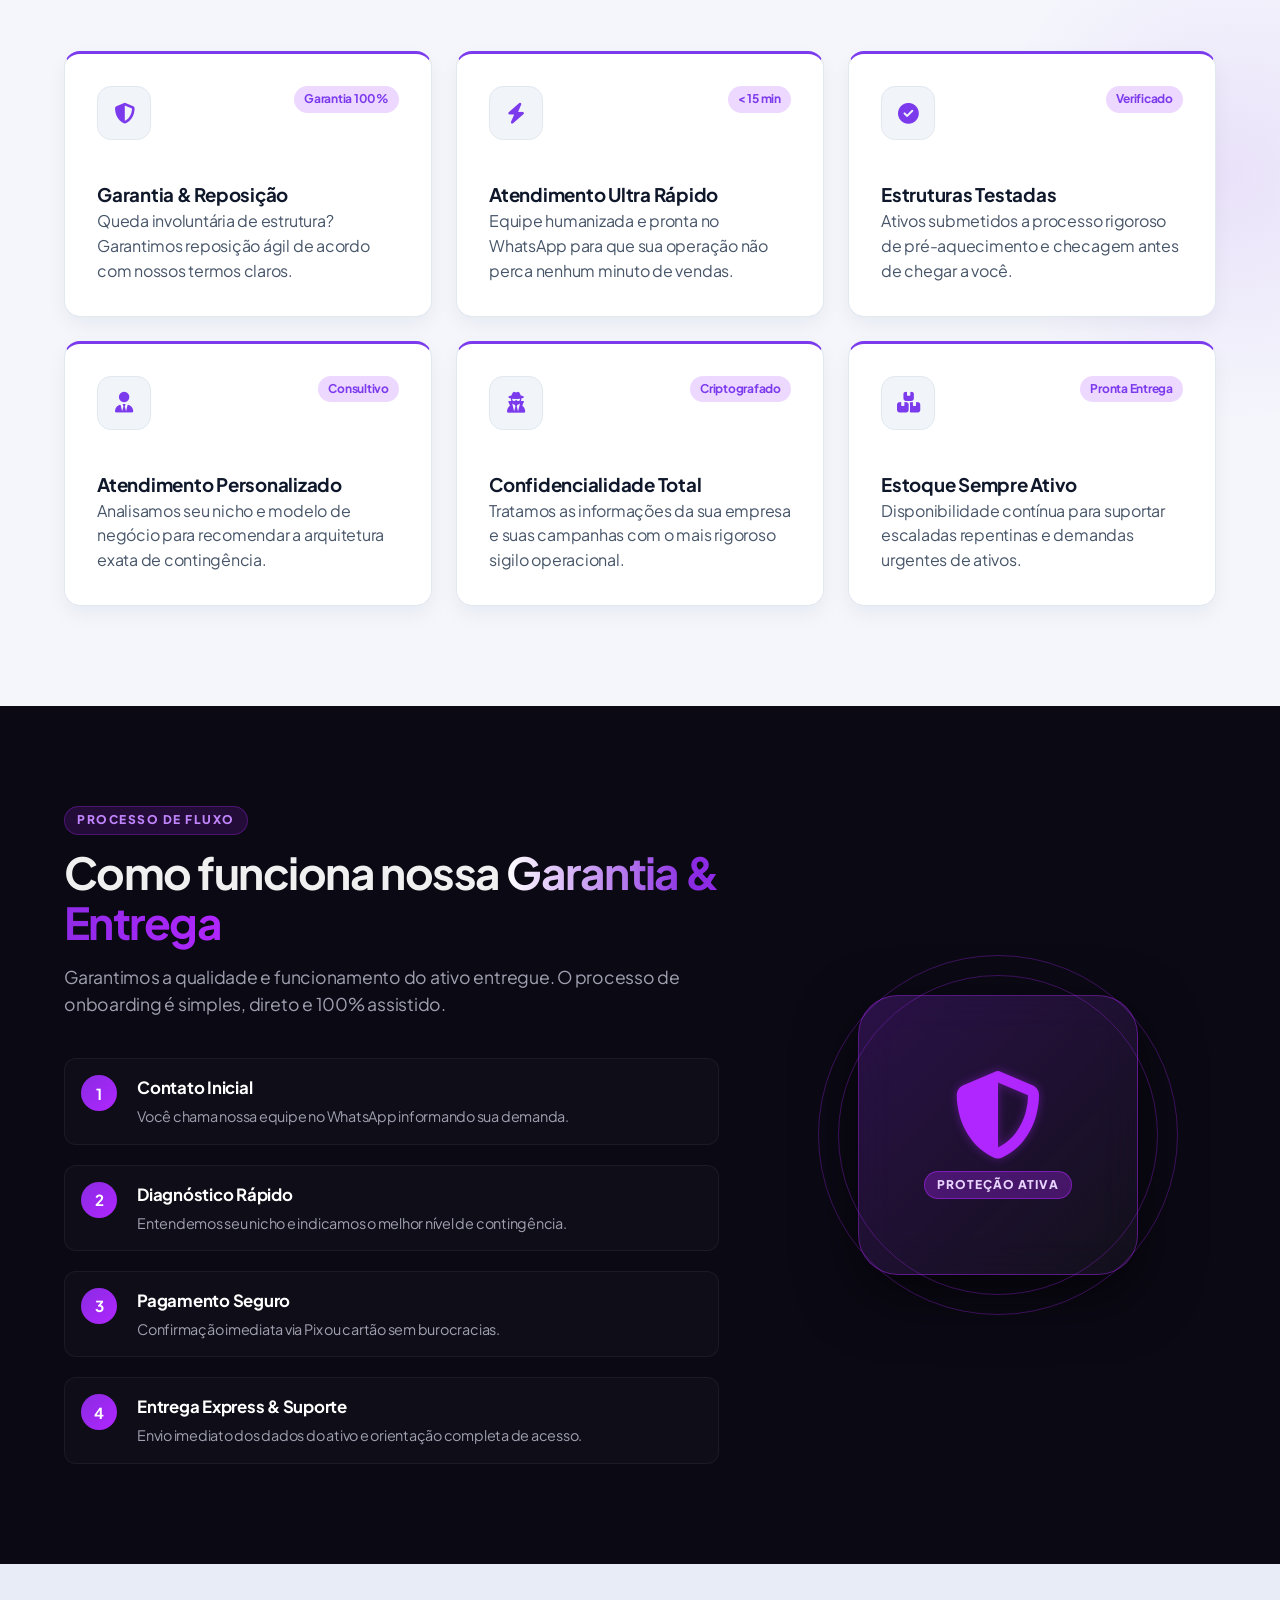
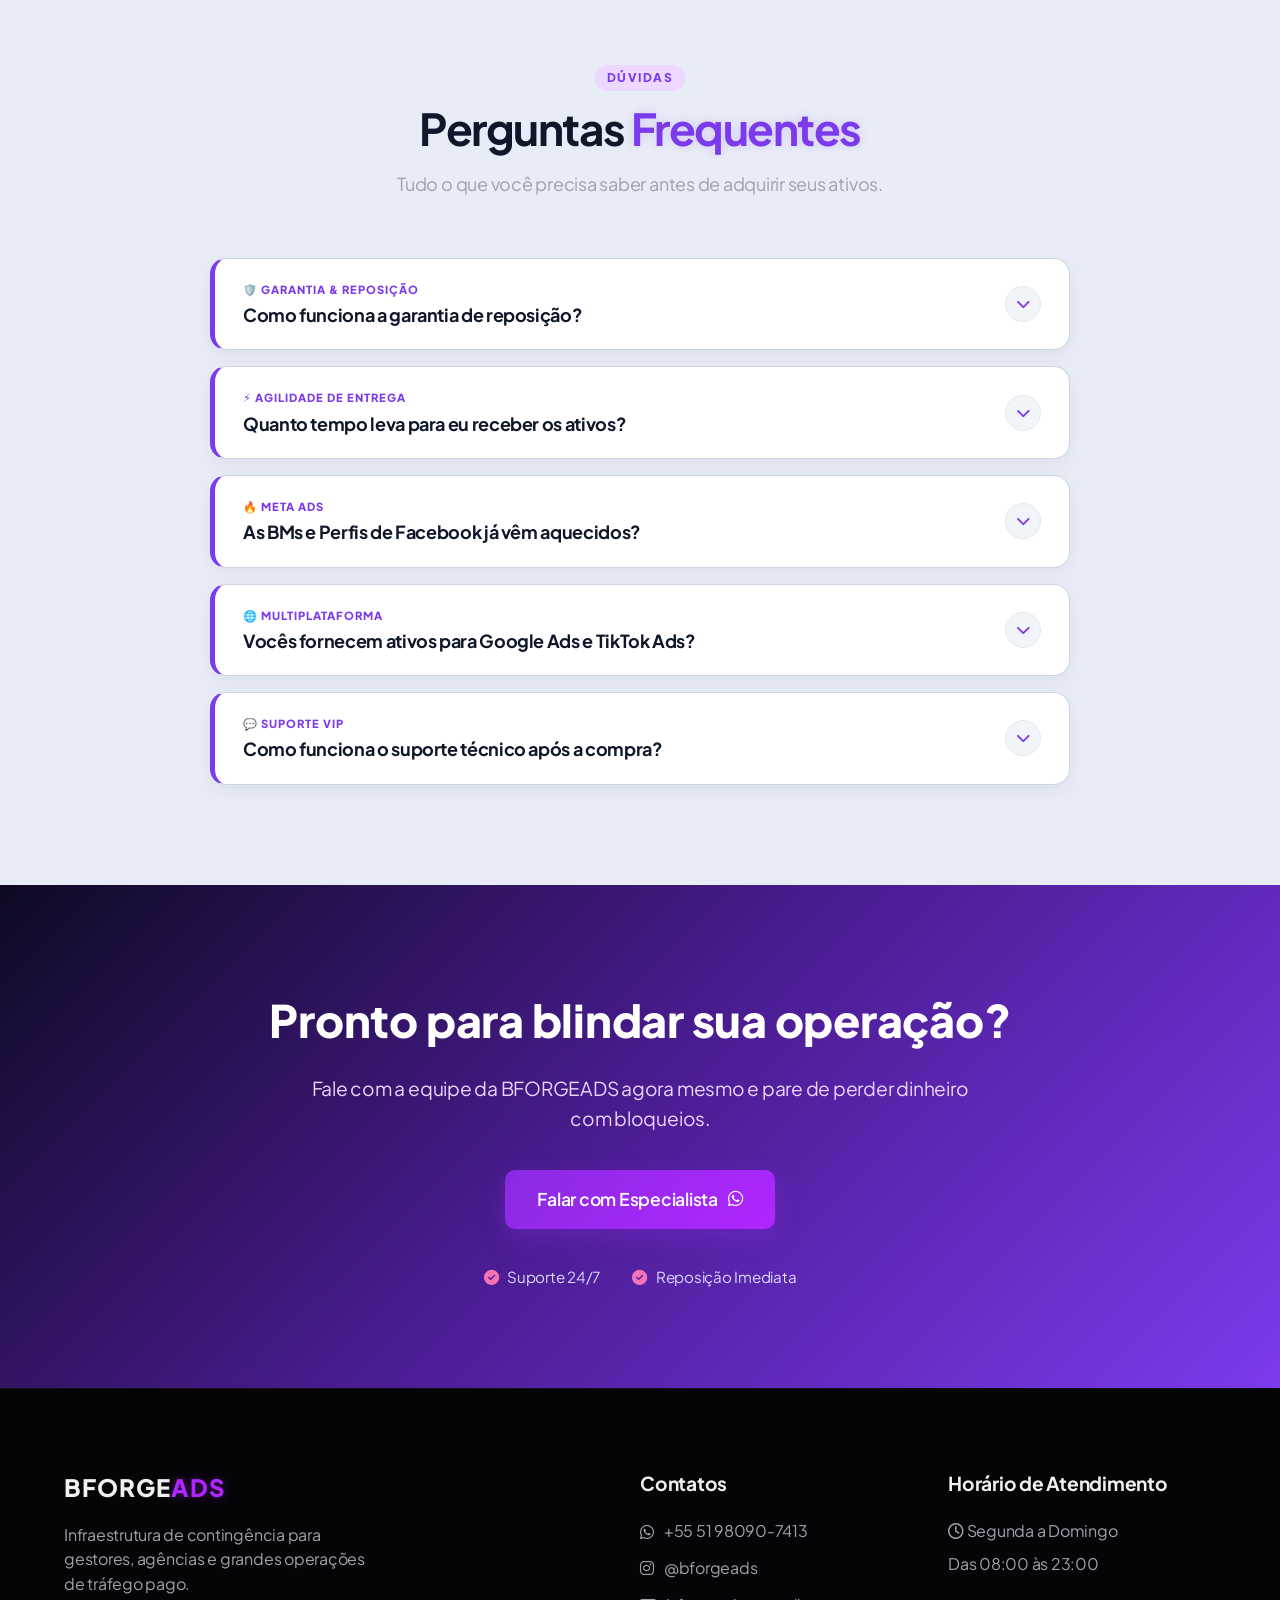
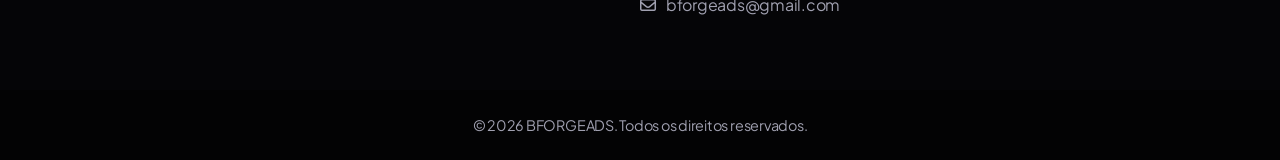
==== commit b1dcd427: "Add files via upload" ====
--- a/index.html
+++ b/index.html
@@ -27,12 +27,13 @@
                 <i class="fas fa-bars"></i>
             </div>
 
-            <nav class="nav-links">
+            <nav class="nav-links" id="nav-links">
                 <a href="#solucoes" class="nav-link">Para quem é</a>
                 <a href="#servicos" class="nav-link">Ativos & Serviços</a>
                 <a href="#diferenciais" class="nav-link">Diferenciais</a>
                 <a href="#garantia" class="nav-link">Garantia</a>
                 <a href="#faq" class="nav-link">FAQ</a>
+                <a href="catalogo.html" class="nav-link" style="color: var(--neon-purple); font-weight: 700;"><i class="fas fa-shopping-cart" style="margin-right: 5px;"></i> Catálogo</a>
                 <a href="https://wa.me/5551980907413?text=Olá,%20gostaria%20de%20adquirir%20uma%20estrutura%20com%20a%20BFORGEADS!" target="_blank" class="btn btn-outline neon-border">
                     <span>Solicitar Ativos</span>
                     <i class="fas fa-arrow-right"></i>
--- a/style.css
+++ b/style.css
@@ -1093,6 +1093,71 @@
     font-size: 0.9rem;
 }
 
+/* ==========================================================================
+   Catalog Styles
+   ========================================================================== */
+.filter-tabs {
+    display: flex;
+    justify-content: center;
+    flex-wrap: wrap;
+    gap: 12px;
+    margin-bottom: 40px;
+}
+
+.filter-btn {
+    background: rgba(255, 255, 255, 0.03);
+    border: 1px solid rgba(255, 255, 255, 0.1);
+    color: var(--text-muted);
+    padding: 10px 24px;
+    border-radius: 50px;
+    font-family: var(--font-body);
+    font-size: 0.95rem;
+    font-weight: 500;
+    cursor: pointer;
+    transition: var(--transition);
+}
+
+.filter-btn:hover {
+    background: rgba(255, 255, 255, 0.08);
+    color: #fff;
+}
+
+.filter-btn.active {
+    background: rgba(176, 38, 255, 0.2);
+    border-color: var(--brand-purple);
+    color: #fff;
+    box-shadow: 0 0 15px rgba(176, 38, 255, 0.2);
+}
+
+.product-card {
+    display: flex;
+    flex-direction: column;
+    padding: 30px;
+    height: 100%;
+}
+
+.featured-card {
+    border-color: rgba(176, 38, 255, 0.4);
+    background: rgba(176, 38, 255, 0.03);
+}
+
+.product-price {
+    font-family: var(--font-heading);
+    font-size: 1.8rem;
+    font-weight: 800;
+    color: #fff;
+    margin: 16px 0;
+}
+
+.product-price::before {
+    content: "A partir de";
+    display: block;
+    font-size: 0.8rem;
+    font-family: var(--font-body);
+    color: var(--text-muted);
+    font-weight: 400;
+}
+
 /* Animations */
 .reveal {
     opacity: 0;
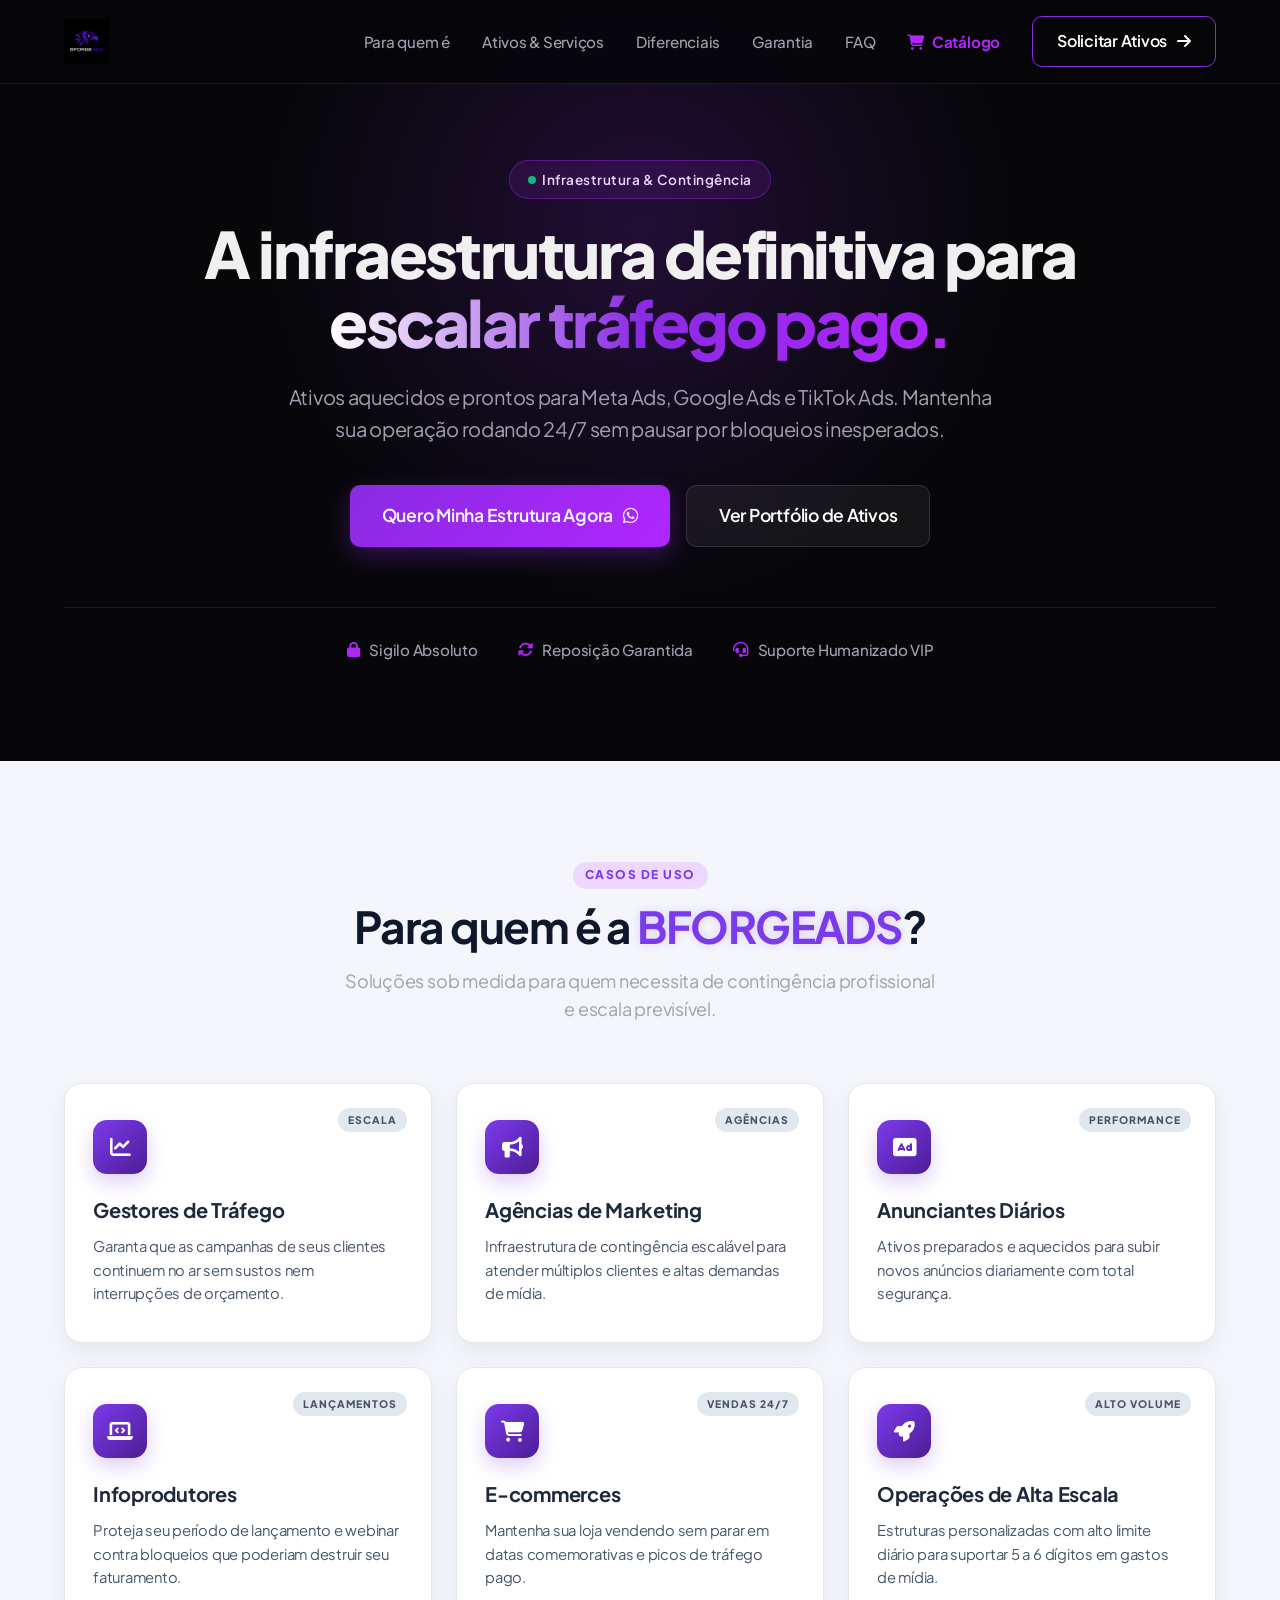
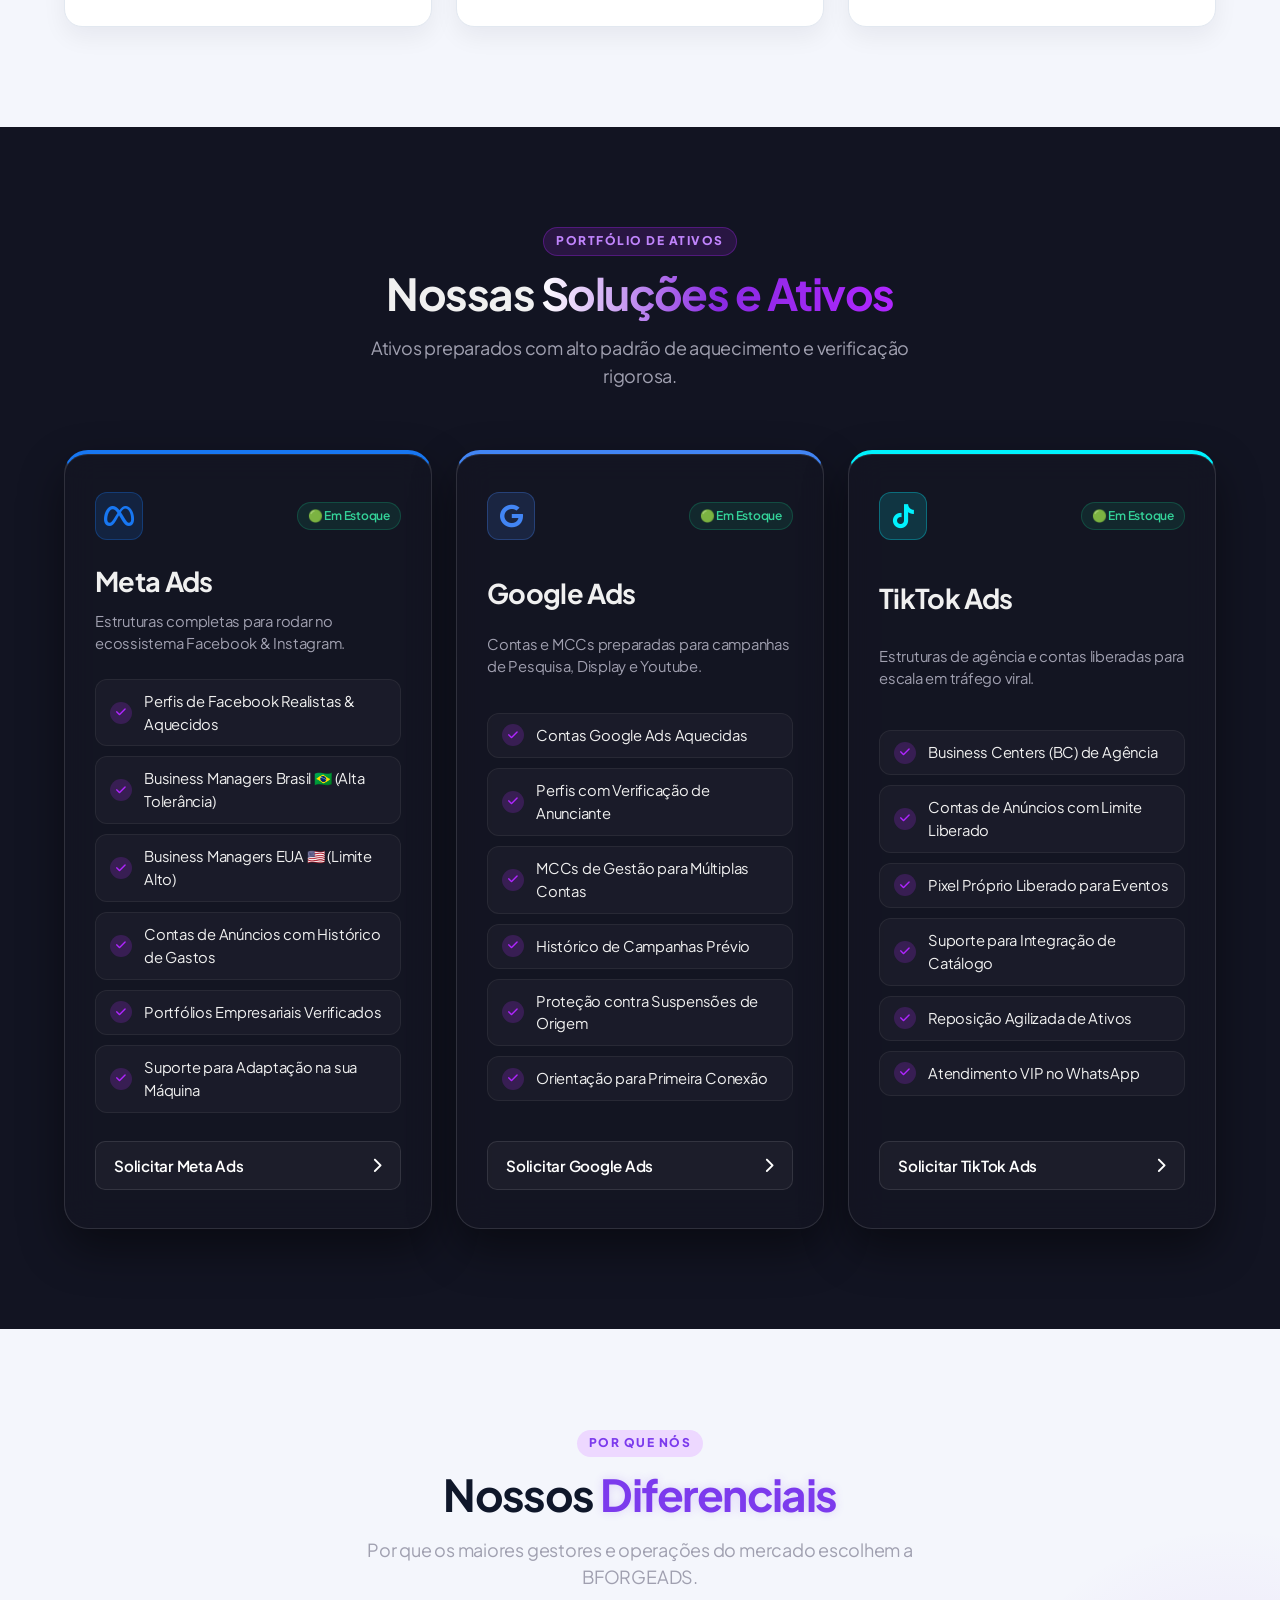
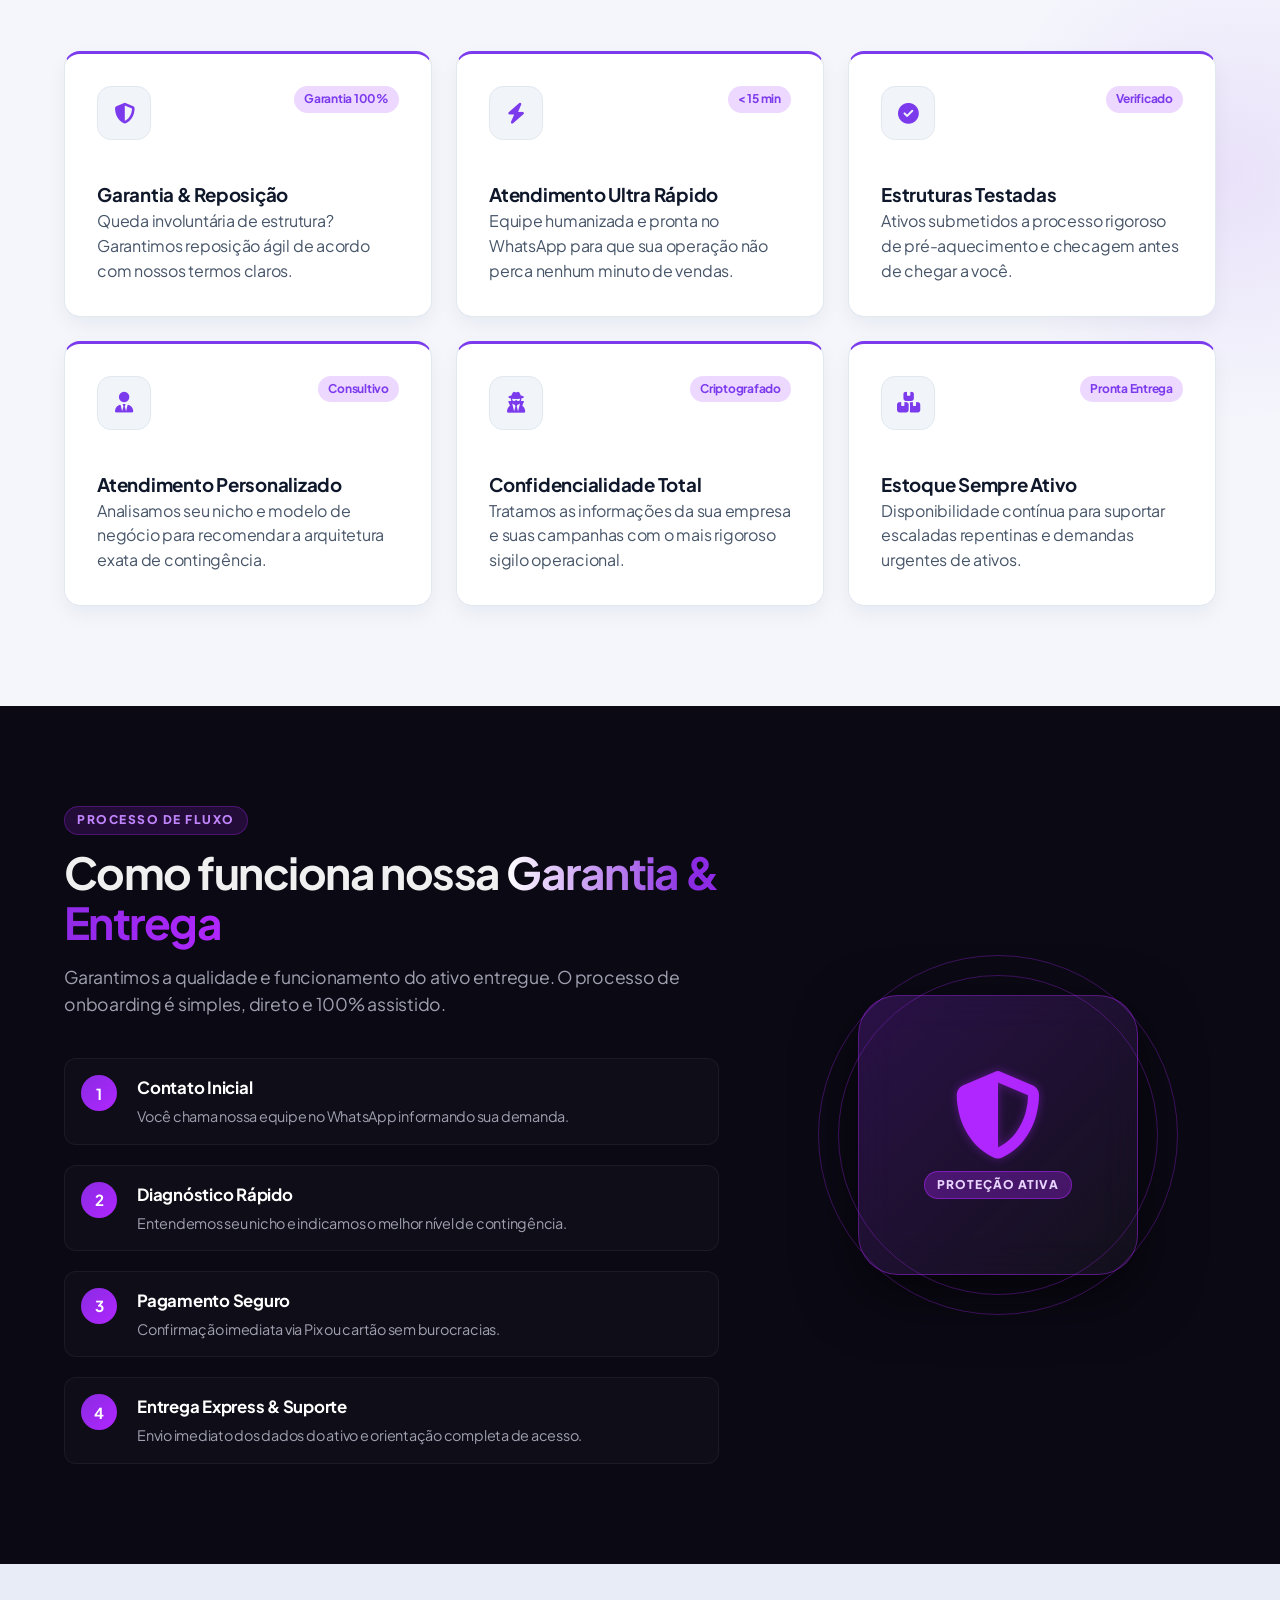
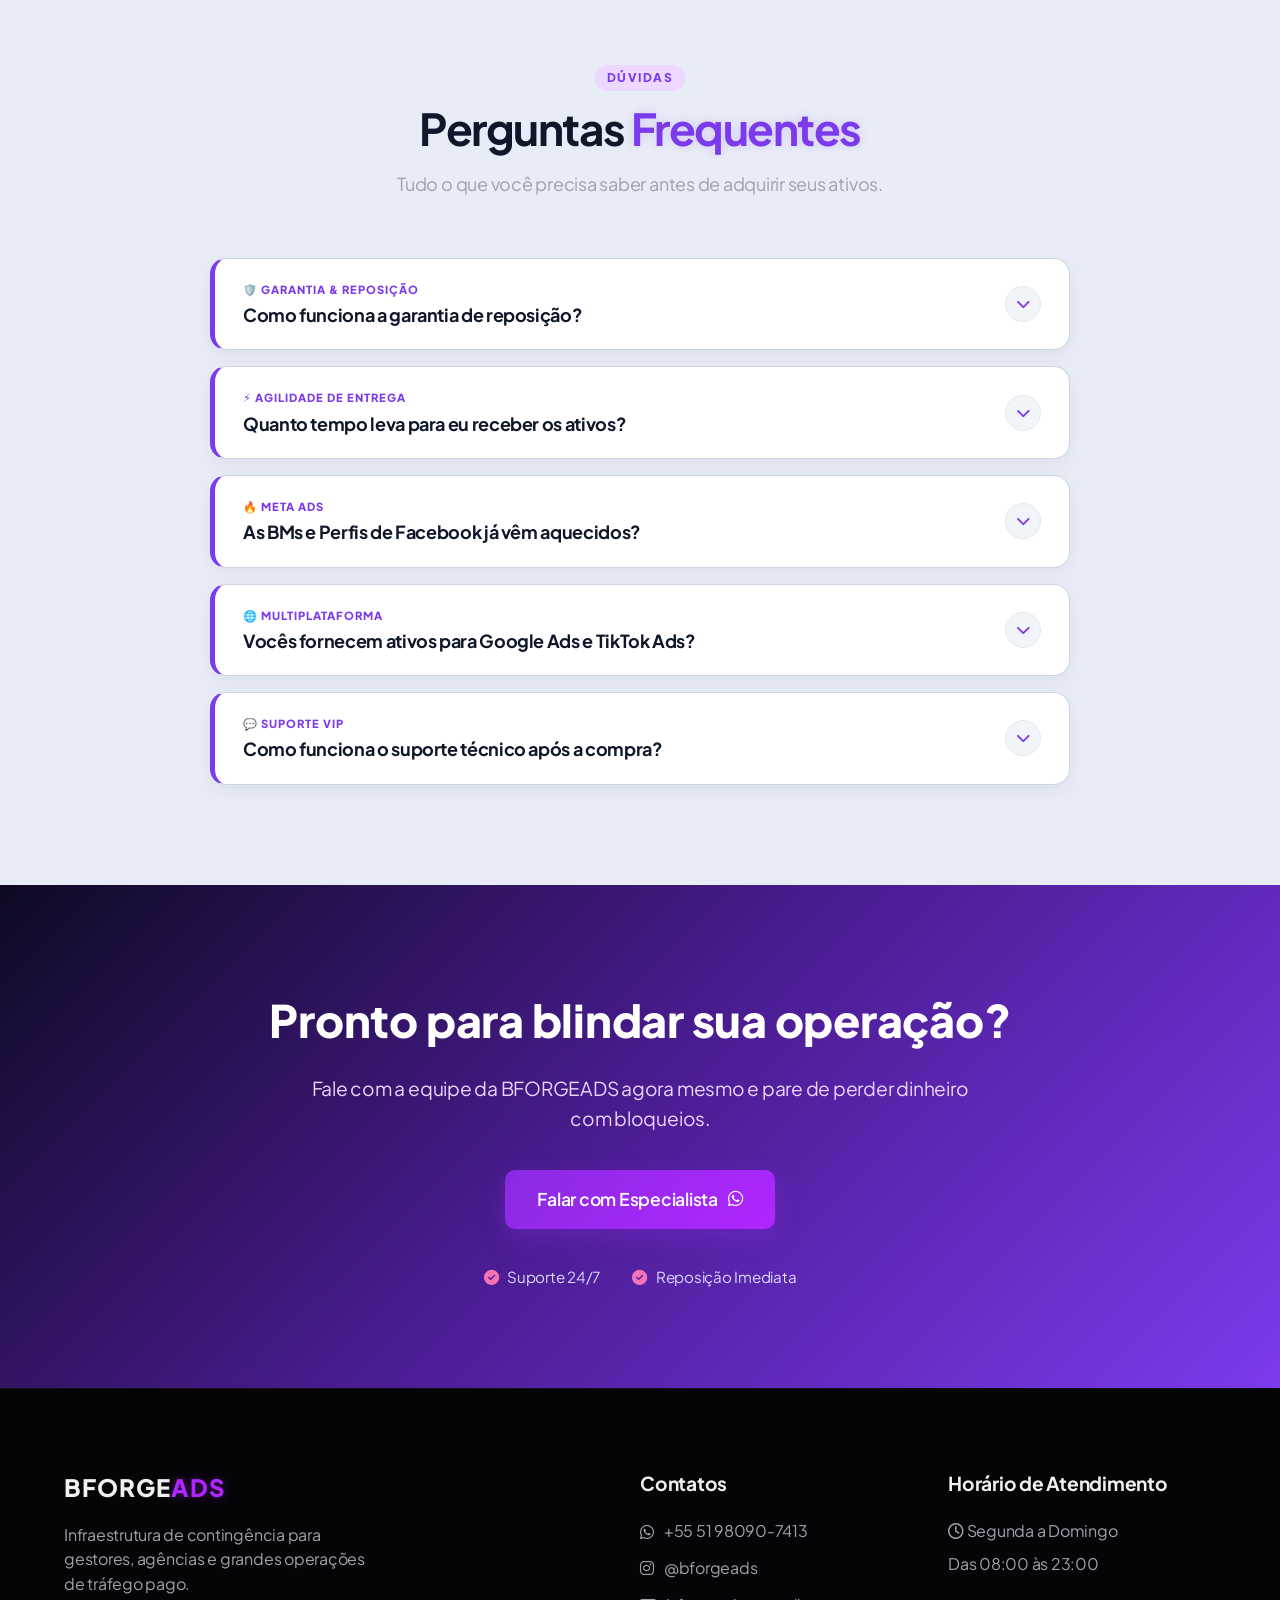
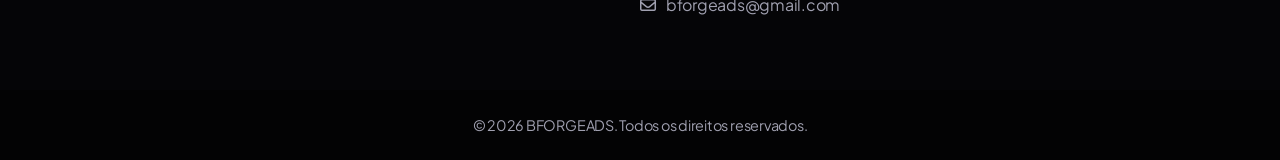
==== commit 084356e7: "Add files via upload" ====
--- a/index.html
+++ b/index.html
@@ -20,7 +20,7 @@
     <header class="navbar">
         <div class="container nav-container">
             <a href="#" class="logo">
-                <span class="logo-text">BFORGE<span class="neon-text">ADS</span></span>
+                <img src="logo.png" alt="BFORGEADS Logo" style="height: 45px; width: auto; object-fit: contain;">
             </a>
             
             <div class="menu-toggle" id="mobile-menu">
@@ -468,10 +468,21 @@
             </div>
         </section>
 
-        <!-- Floating WhatsApp Button (Mobile Only) -->
-        <a href="https://wa.me/5551980907413?text=Olá,%20gostaria%20de%20falar%20sobre%20estruturas%20para%20tráfego%20pago!" target="_blank" class="floating-whatsapp" aria-label="Falar no WhatsApp">
-            <i class="fab fa-whatsapp"></i>
-        </a>
+        <!-- Mobile Bottom Navigation -->
+        <nav class="mobile-bottom-bar">
+            <a href="index.html" class="bottom-bar-item active">
+                <i class="fas fa-home"></i>
+                <span>Início</span>
+            </a>
+            <a href="catalogo.html" class="bottom-bar-item highlight-catalog">
+                <i class="fas fa-shopping-cart"></i>
+                <span>Catálogo</span>
+            </a>
+            <a href="https://wa.me/5551980907413?text=Olá,%20gostaria%20de%20falar%20sobre%20estruturas!" target="_blank" class="bottom-bar-item whatsapp-btn">
+                <i class="fab fa-whatsapp"></i>
+                <span>Suporte</span>
+            </a>
+        </nav>
     </main>
 
     <!-- Footer -->
--- a/style.css
+++ b/style.css
@@ -1132,8 +1132,24 @@
 .product-card {
     display: flex;
     flex-direction: column;
-    padding: 30px;
+    padding: 32px;
     height: 100%;
+    
+    /* Glassmorphism Effect */
+    background: rgba(255, 255, 255, 0.02);
+    backdrop-filter: blur(16px);
+    -webkit-backdrop-filter: blur(16px);
+    border: 1px solid rgba(255, 255, 255, 0.08);
+    border-radius: 24px;
+    box-shadow: 0 8px 32px rgba(0, 0, 0, 0.2);
+    transition: all 0.4s cubic-bezier(0.16, 1, 0.3, 1);
+}
+
+.product-card:hover {
+    transform: translateY(-8px);
+    border-color: rgba(176, 38, 255, 0.3);
+    background: rgba(255, 255, 255, 0.04);
+    box-shadow: 0 15px 40px rgba(176, 38, 255, 0.15);
 }
 
 .featured-card {
@@ -1156,6 +1172,41 @@
     font-family: var(--font-body);
     color: var(--text-muted);
     font-weight: 400;
+}
+
+/* Enhancements for Catalog Cards */
+.product-icon-wrapper {
+    width: 44px;
+    height: 44px;
+    border-radius: 12px;
+    background: linear-gradient(135deg, rgba(176, 38, 255, 0.2), rgba(244, 114, 182, 0.2));
+    display: flex;
+    align-items: center;
+    justify-content: center;
+    color: var(--neon-purple);
+    font-size: 1.3rem;
+    flex-shrink: 0;
+    border: 1px solid rgba(176, 38, 255, 0.3);
+}
+
+.product-tag {
+    display: inline-block;
+    margin-top: 10px;
+    padding: 4px 10px;
+    background: rgba(255, 255, 255, 0.05);
+    border: 1px solid rgba(255, 255, 255, 0.1);
+    border-radius: 6px;
+    font-size: 0.75rem;
+    font-weight: 600;
+    color: #e2e8f0;
+    letter-spacing: 0.5px;
+    text-transform: uppercase;
+}
+
+.product-card:hover .product-icon-wrapper {
+    background: var(--brand-purple);
+    color: #fff;
+    box-shadow: 0 0 15px rgba(176, 38, 255, 0.5);
 }
 
 /* Animations */
@@ -1646,3 +1697,74 @@
         padding: 24px 18px;
     }
 }
+
+/* -------------------------------------
+ * MOBILE BOTTOM APP BAR (Mobile First)
+ * ------------------------------------- */
+.mobile-bottom-bar {
+    display: none; /* Hidden on desktop */
+}
+
+@media (max-width: 768px) {
+    /* Hide old floating whatsapp since we replaced it, just in case */
+    .floating-whatsapp {
+        display: none !important;
+    }
+
+    /* Padding bottom on body so content doesn't get hidden behind the bar */
+    body {
+        padding-bottom: 70px;
+    }
+
+    .mobile-bottom-bar {
+        display: flex;
+        position: fixed;
+        bottom: 0;
+        left: 0;
+        width: 100%;
+        background: rgba(9, 10, 16, 0.95);
+        backdrop-filter: blur(15px);
+        -webkit-backdrop-filter: blur(15px);
+        border-top: 1px solid rgba(255, 255, 255, 0.1);
+        z-index: 9999;
+        justify-content: space-around;
+        align-items: center;
+        padding: 10px 0;
+        box-shadow: 0 -5px 20px rgba(0, 0, 0, 0.4);
+    }
+
+    .bottom-bar-item {
+        display: flex;
+        flex-direction: column;
+        align-items: center;
+        color: #94a3b8;
+        text-decoration: none;
+        font-size: 0.75rem;
+        gap: 6px;
+        transition: all 0.3s ease;
+        flex: 1;
+    }
+
+    .bottom-bar-item i {
+        font-size: 1.3rem;
+    }
+
+    .bottom-bar-item.active {
+        color: var(--neon-purple);
+    }
+    
+    .bottom-bar-item.highlight-catalog {
+        color: #fff;
+    }
+    
+    .bottom-bar-item.highlight-catalog i {
+        color: var(--neon-purple);
+        font-size: 1.5rem;
+        filter: drop-shadow(0 0 5px rgba(139, 92, 246, 0.4));
+    }
+
+    .bottom-bar-item.whatsapp-btn i {
+        color: #25D366;
+        font-size: 1.5rem;
+    }
+}
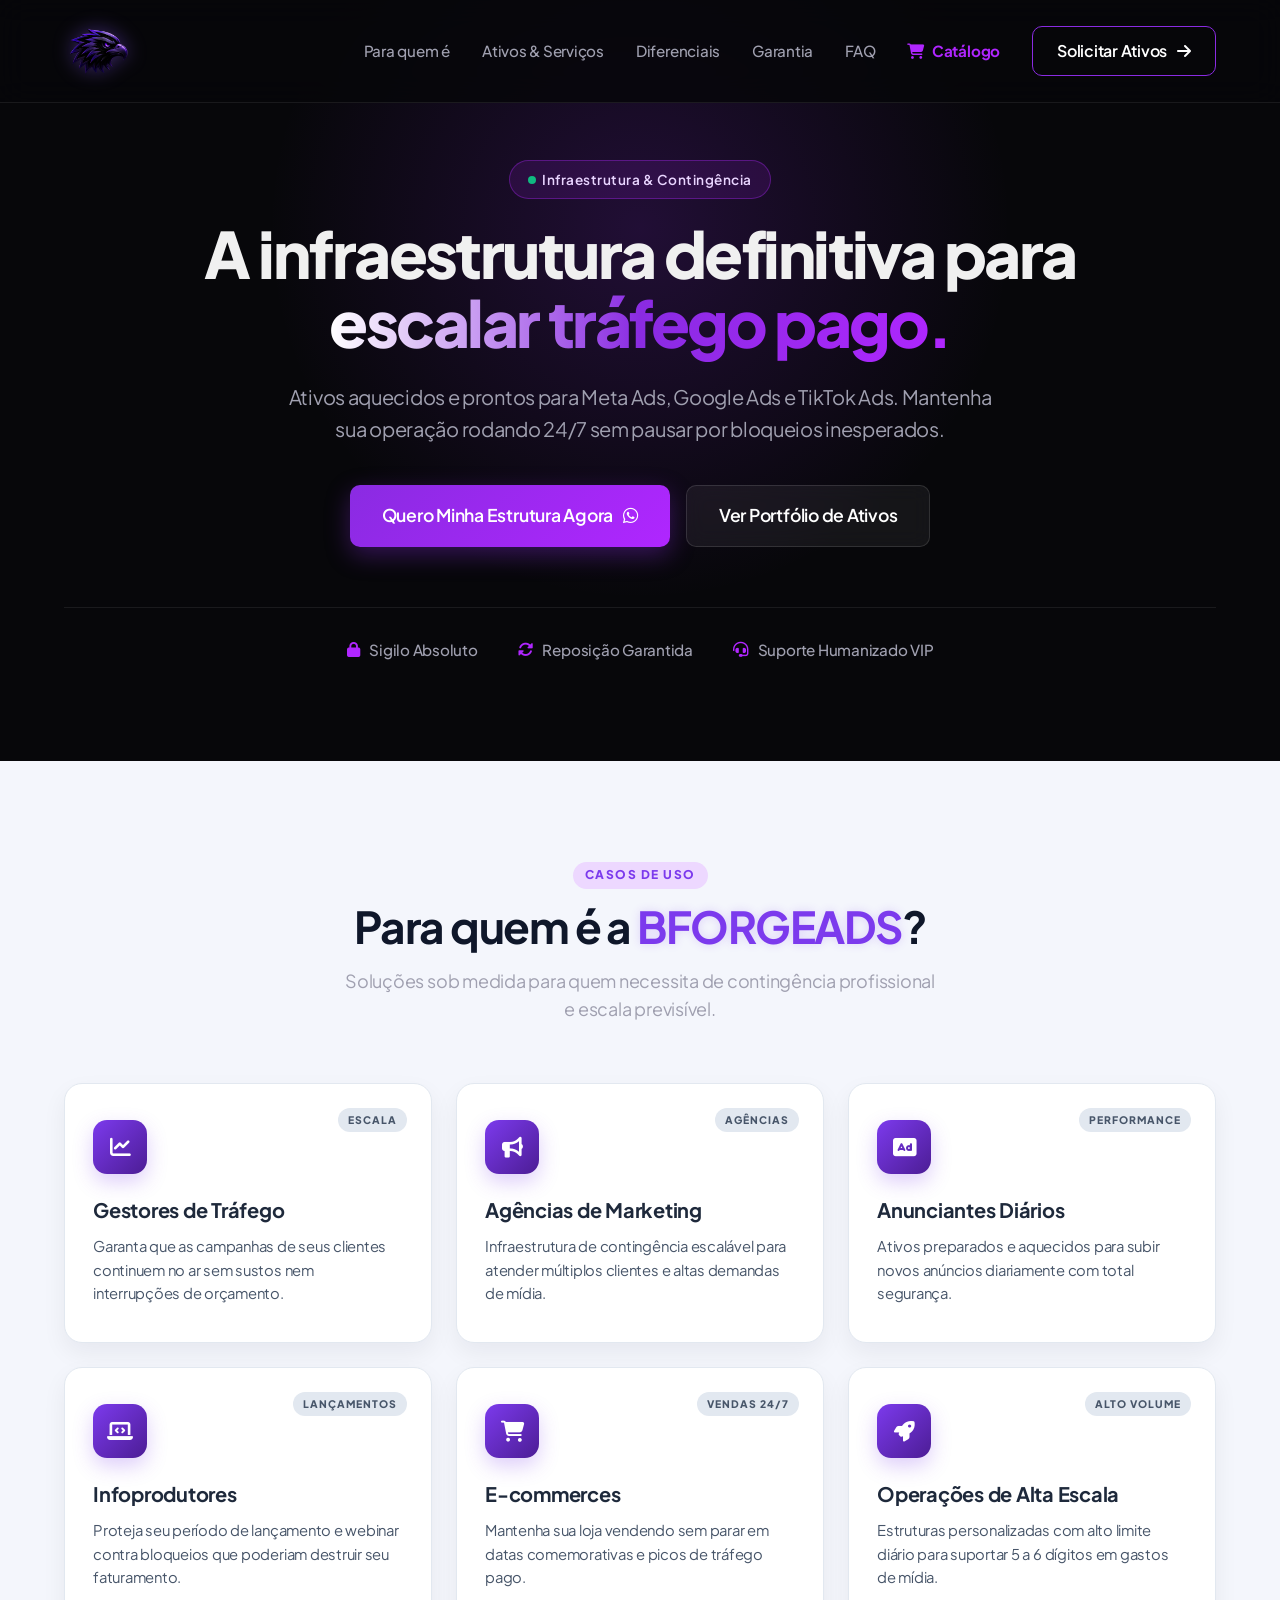
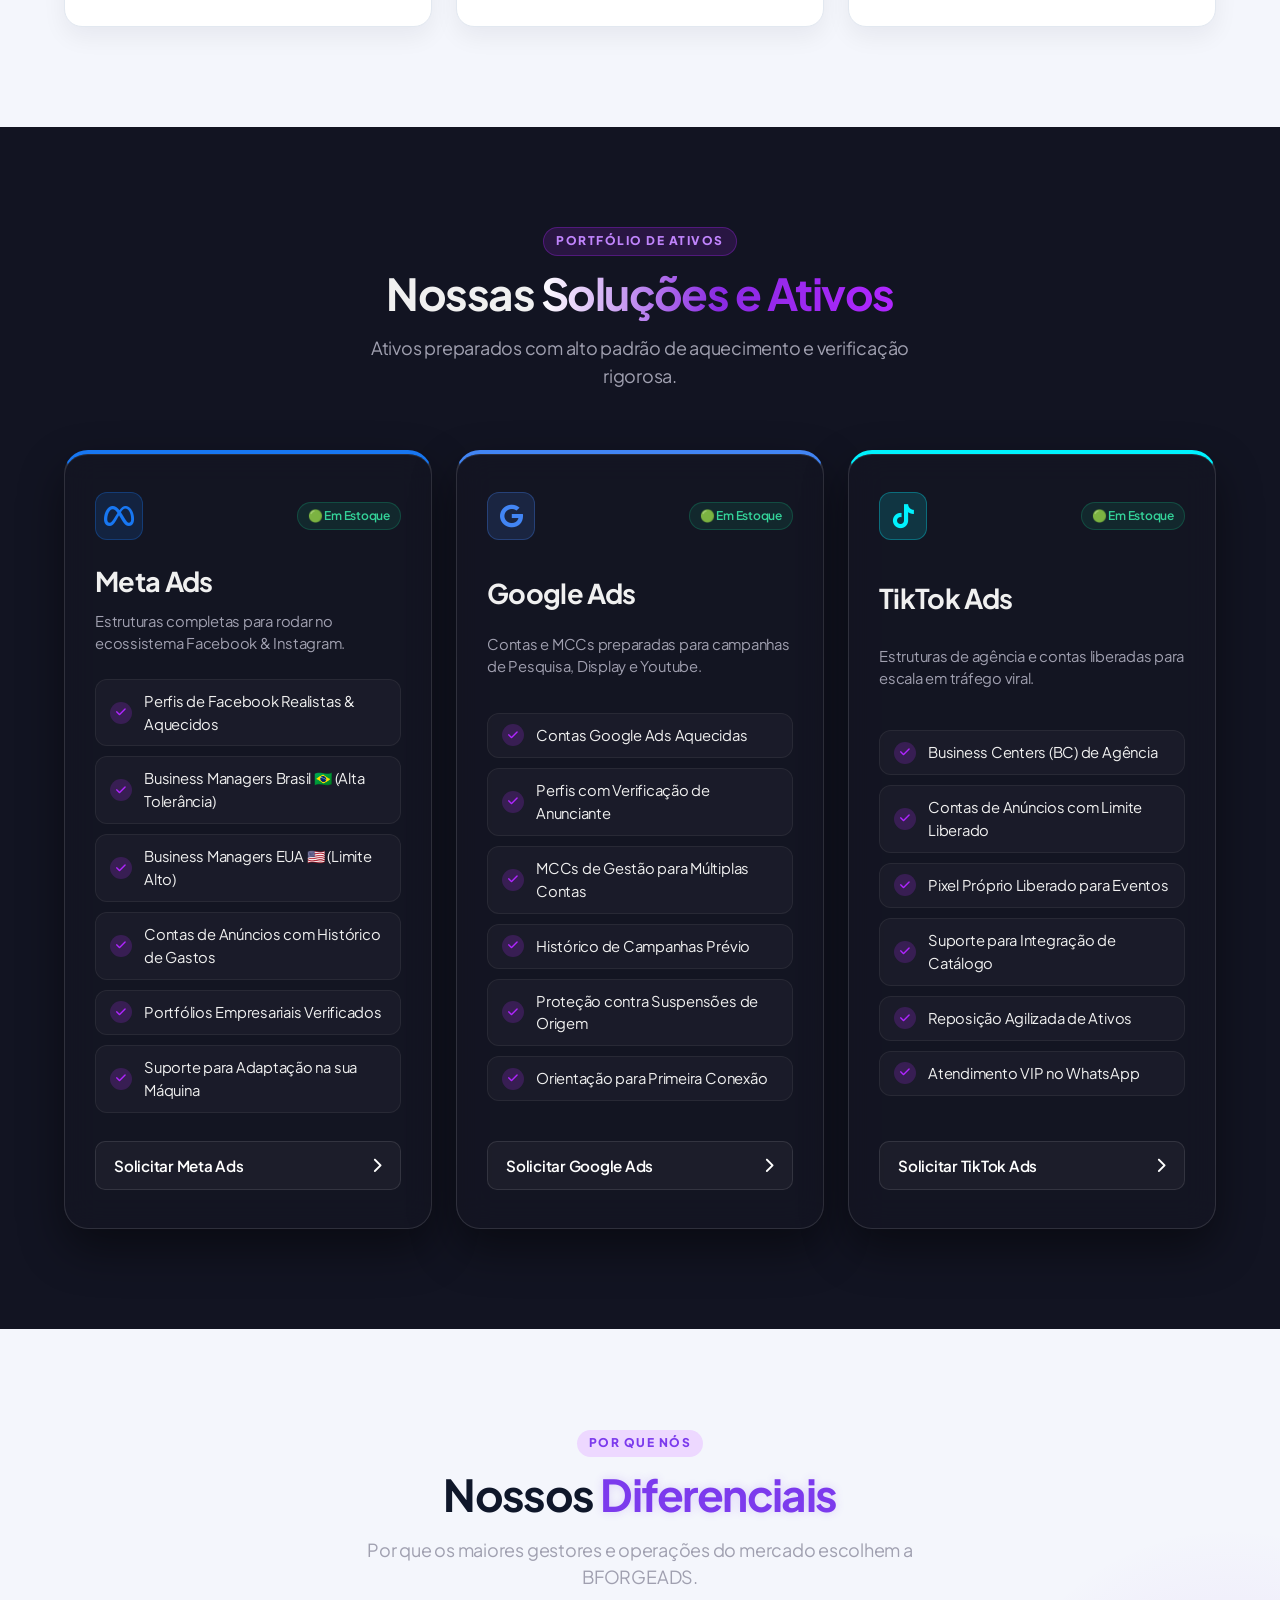
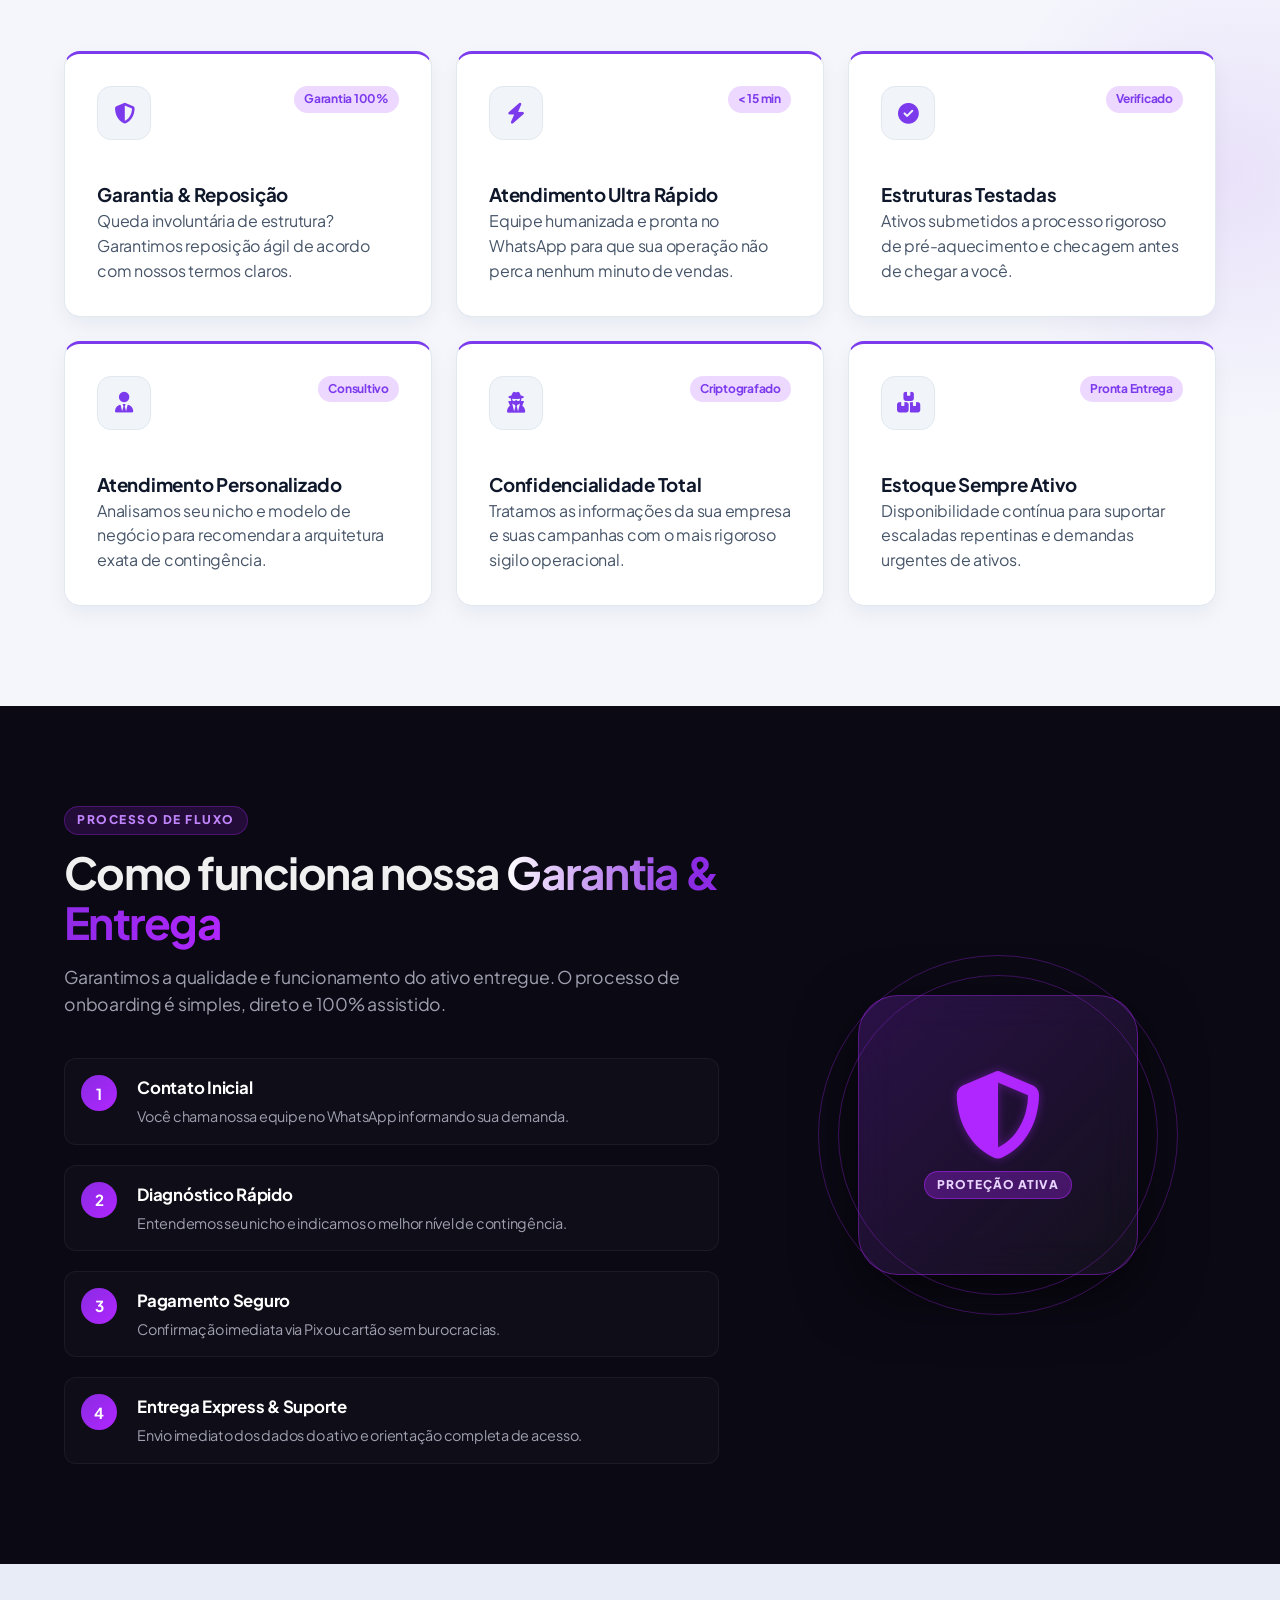
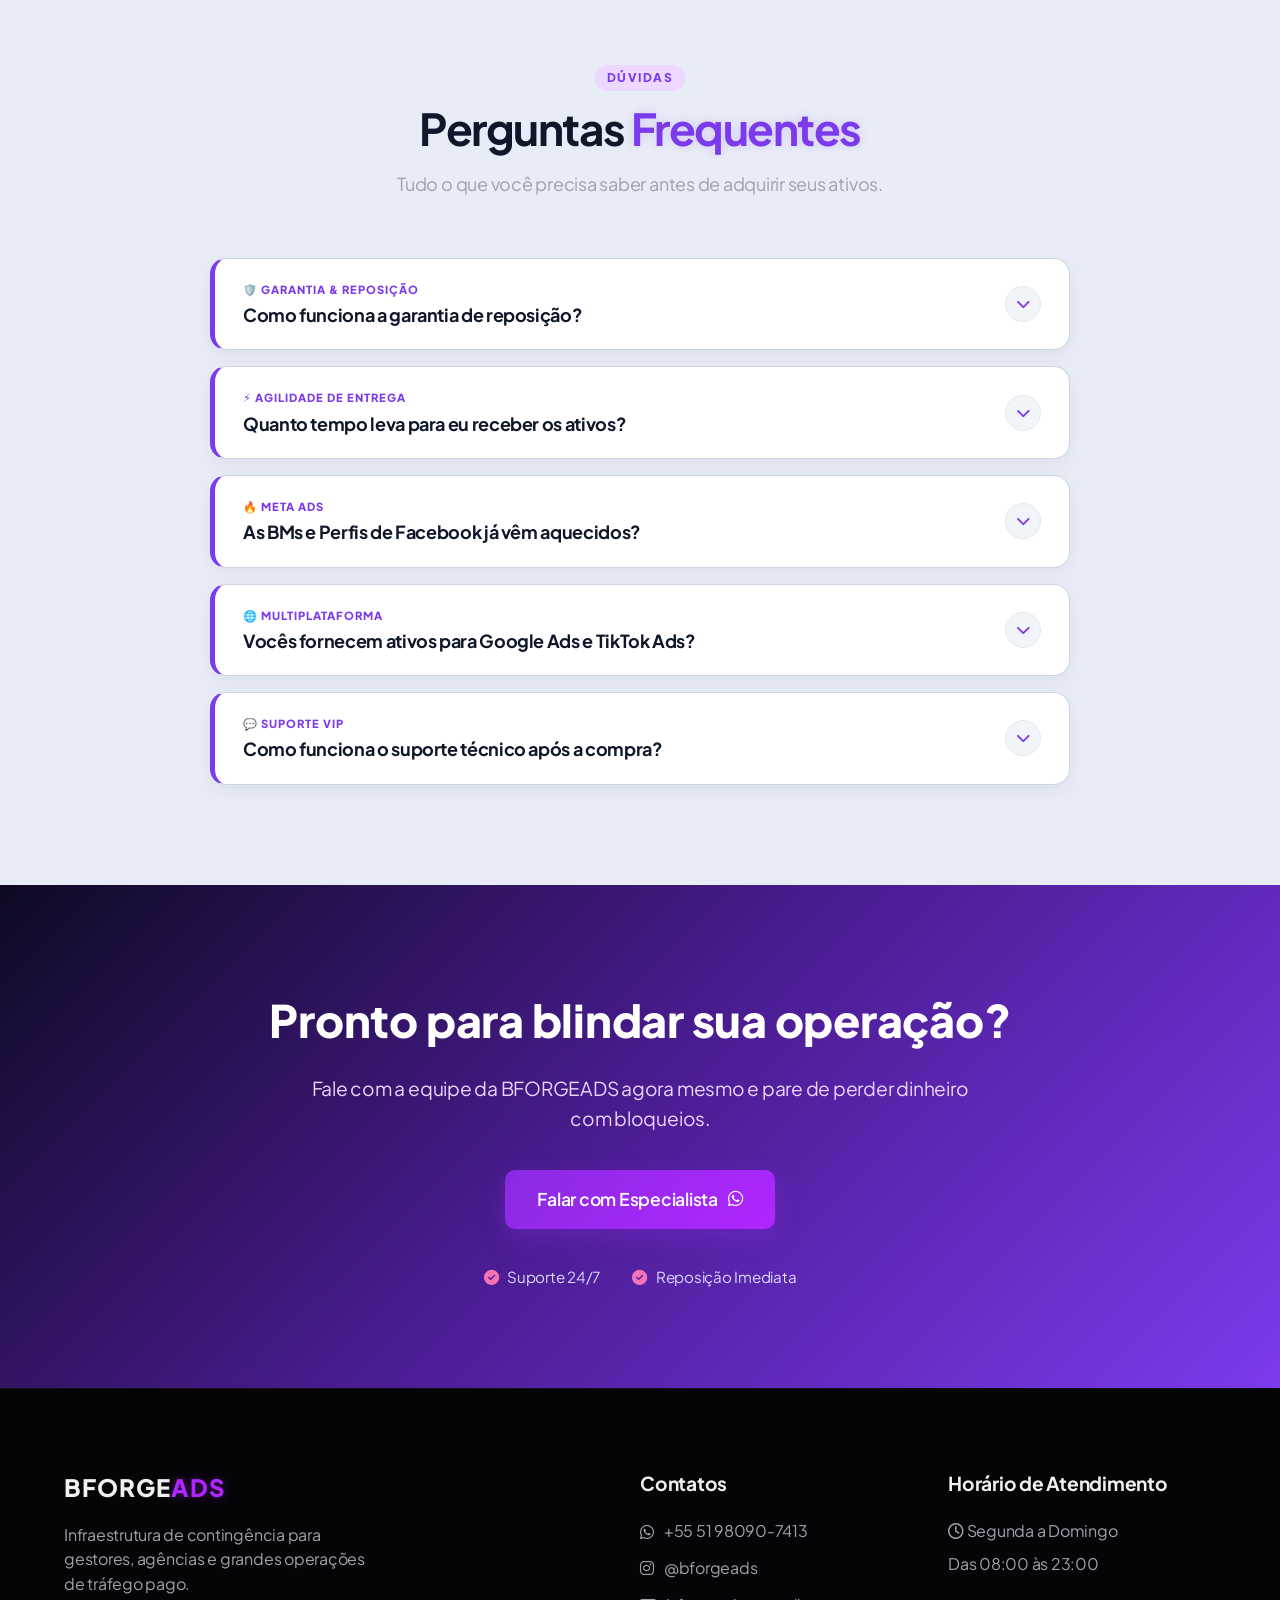
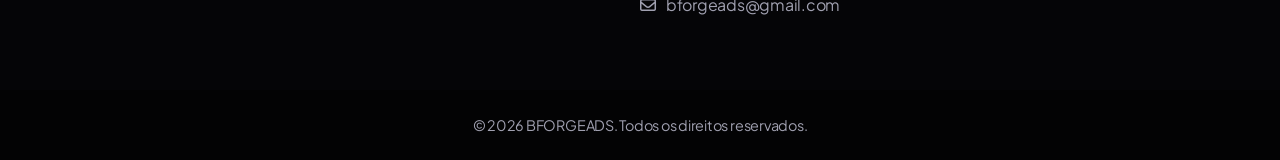
==== commit a3f39bbe: "Add files via upload" ====
--- a/index.html
+++ b/index.html
@@ -20,7 +20,7 @@
     <header class="navbar">
         <div class="container nav-container">
             <a href="#" class="logo">
-                <img src="logo.png" alt="BFORGEADS Logo" style="height: 45px; width: auto; object-fit: contain;">
+                <img src="logo.png" alt="BFORGEADS Logo" class="logo-img">
             </a>
             
             <div class="menu-toggle" id="mobile-menu">
--- a/style.css
+++ b/style.css
@@ -230,6 +230,13 @@
     align-items: center;
 }
 
+.logo-img {
+    height: 70px; /* PC height */
+    width: auto;
+    object-fit: contain;
+    filter: drop-shadow(0 0 10px rgba(139, 92, 246, 0.4));
+}
+
 .logo-text {
     font-family: var(--font-heading);
     font-size: 1.5rem;
@@ -1301,6 +1308,10 @@
     /* Mobile Header & Navigation Drawer */
     .navbar {
         padding: 14px 0;
+    }
+
+    .logo-img {
+        height: 55px; /* Mobile height */
     }
 
     .logo-text {
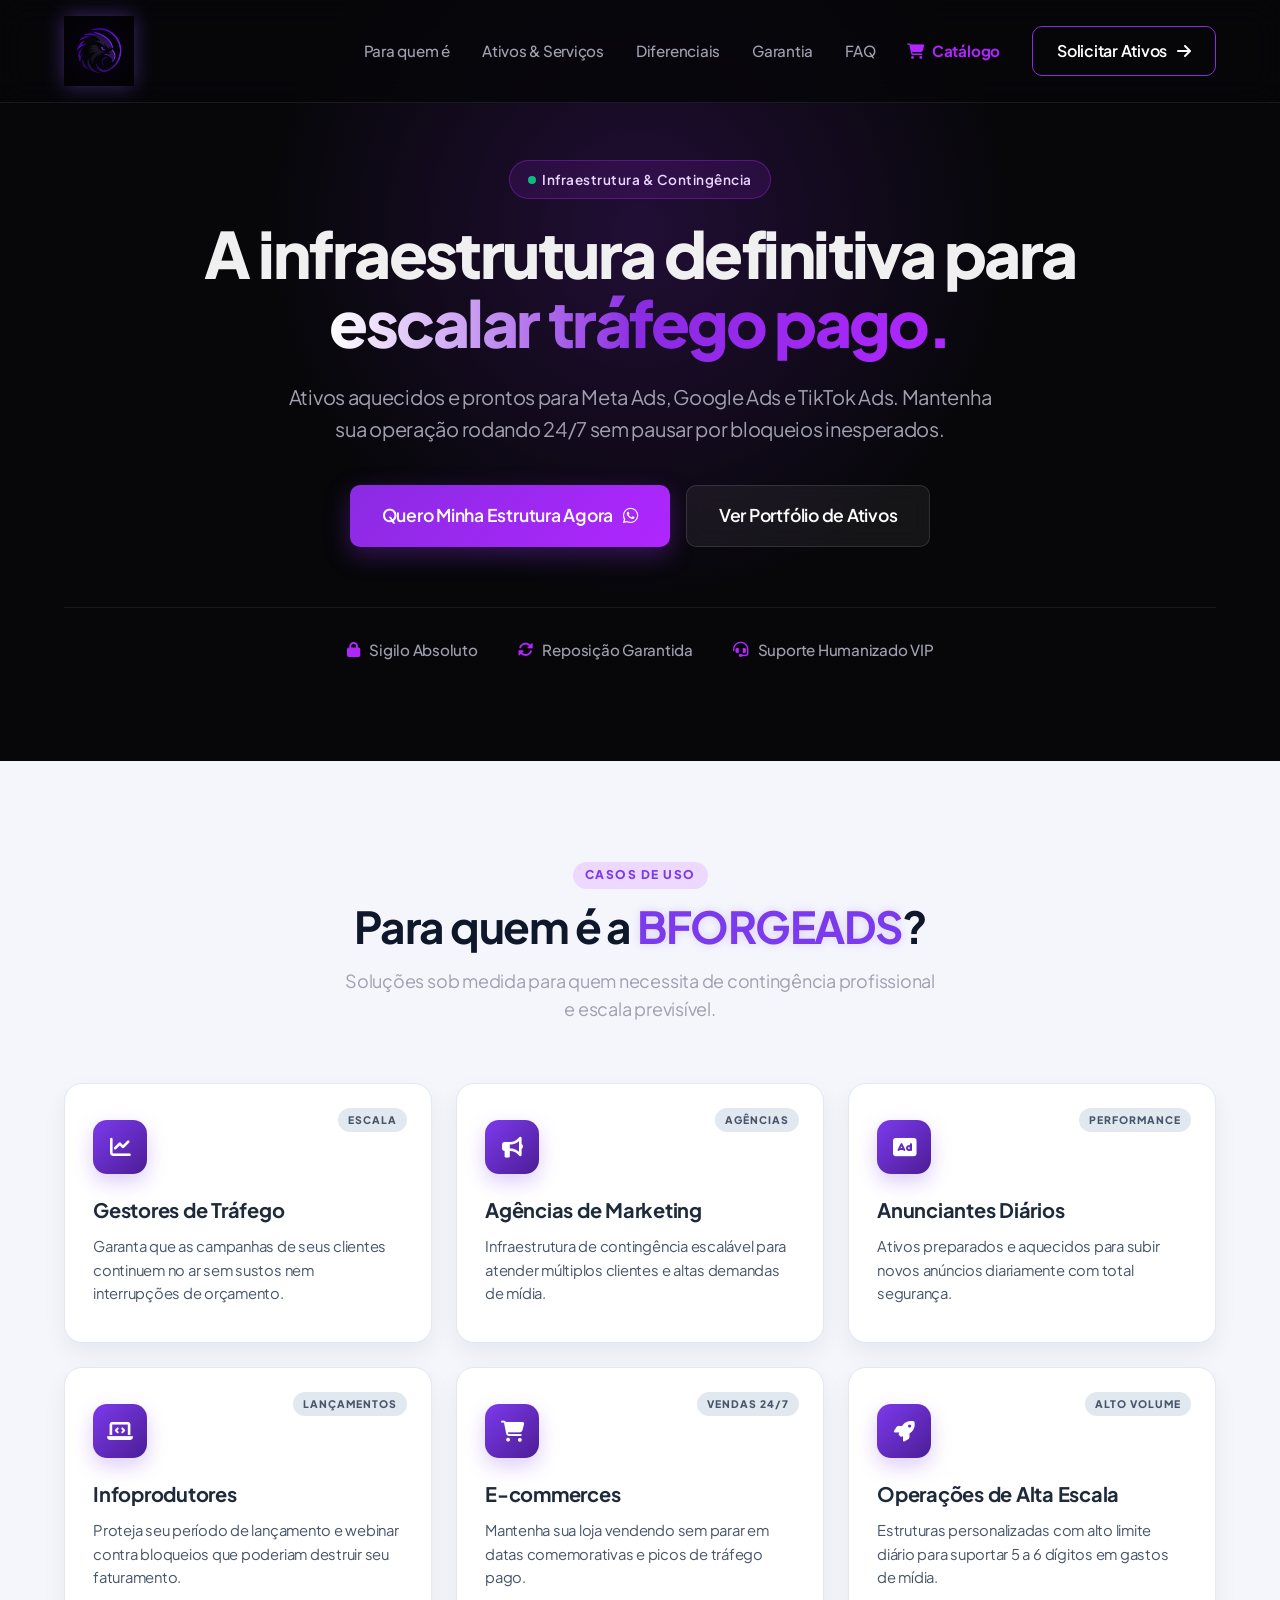
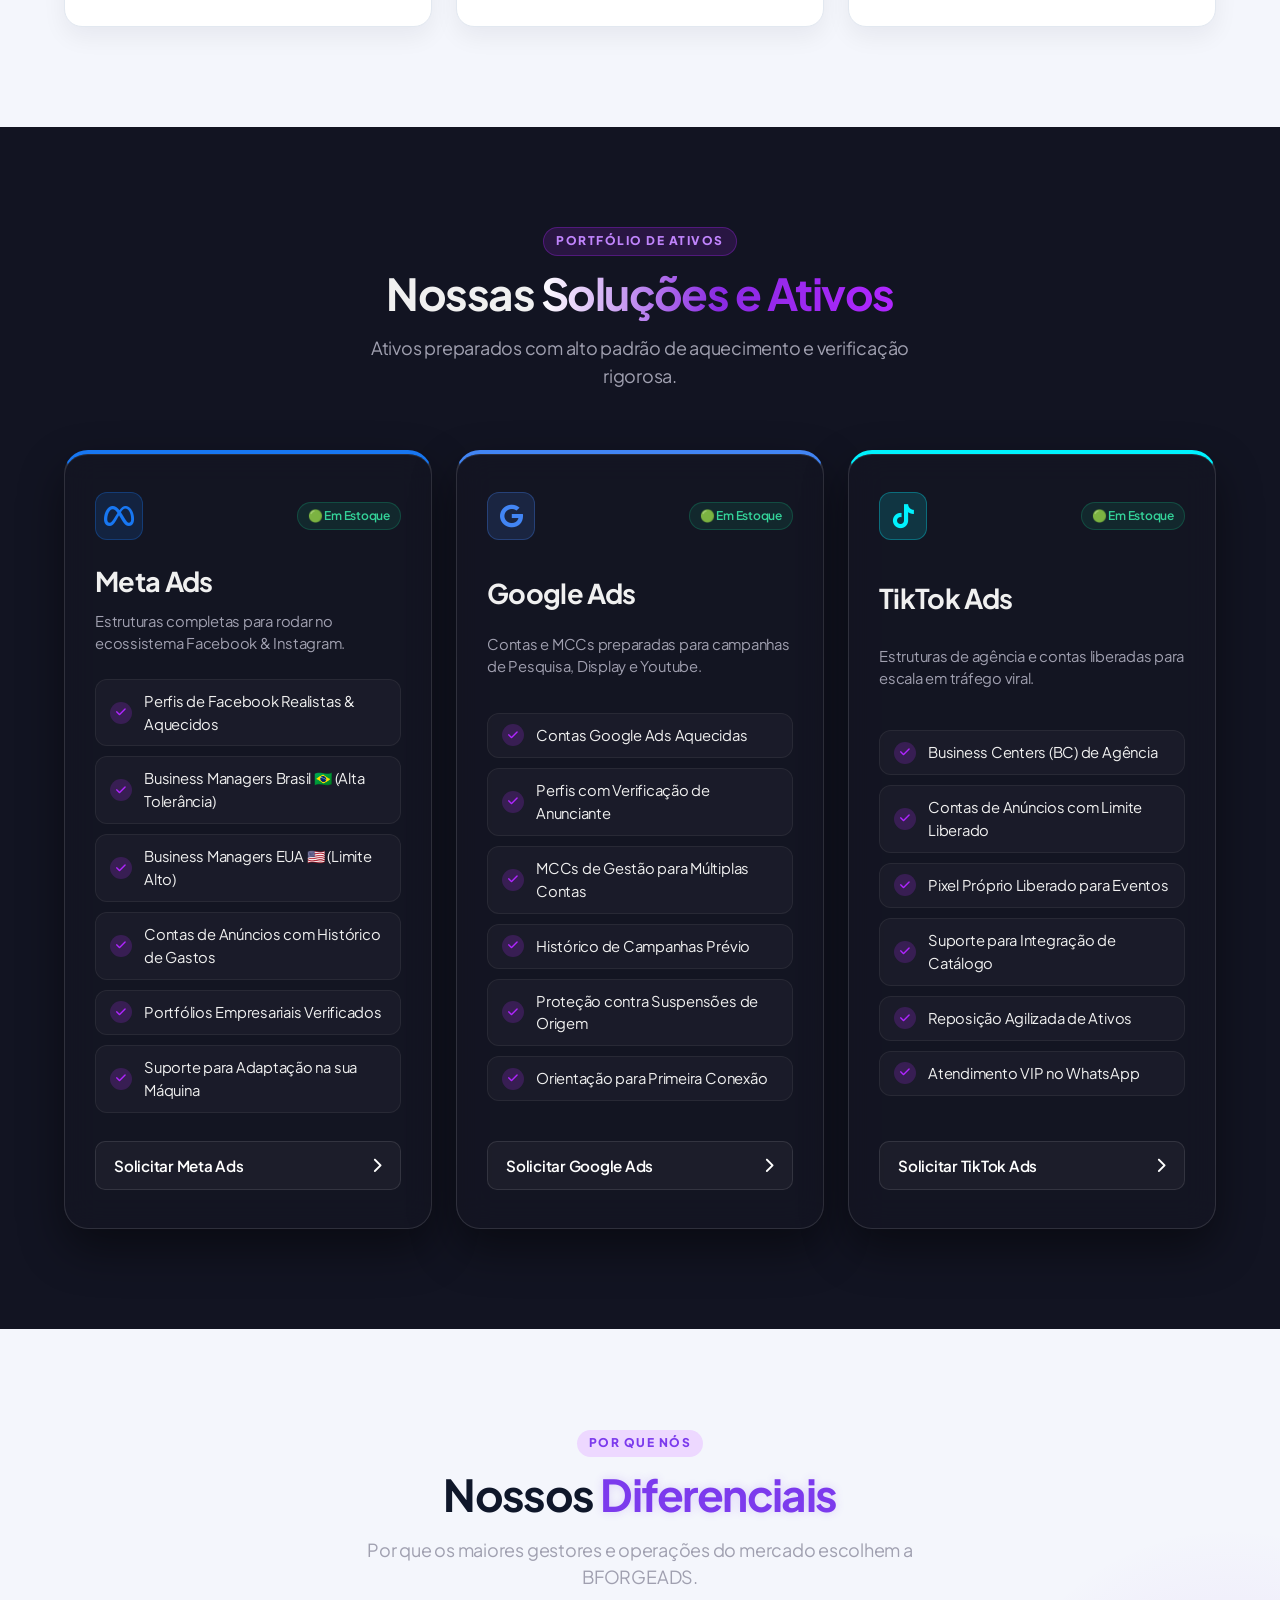
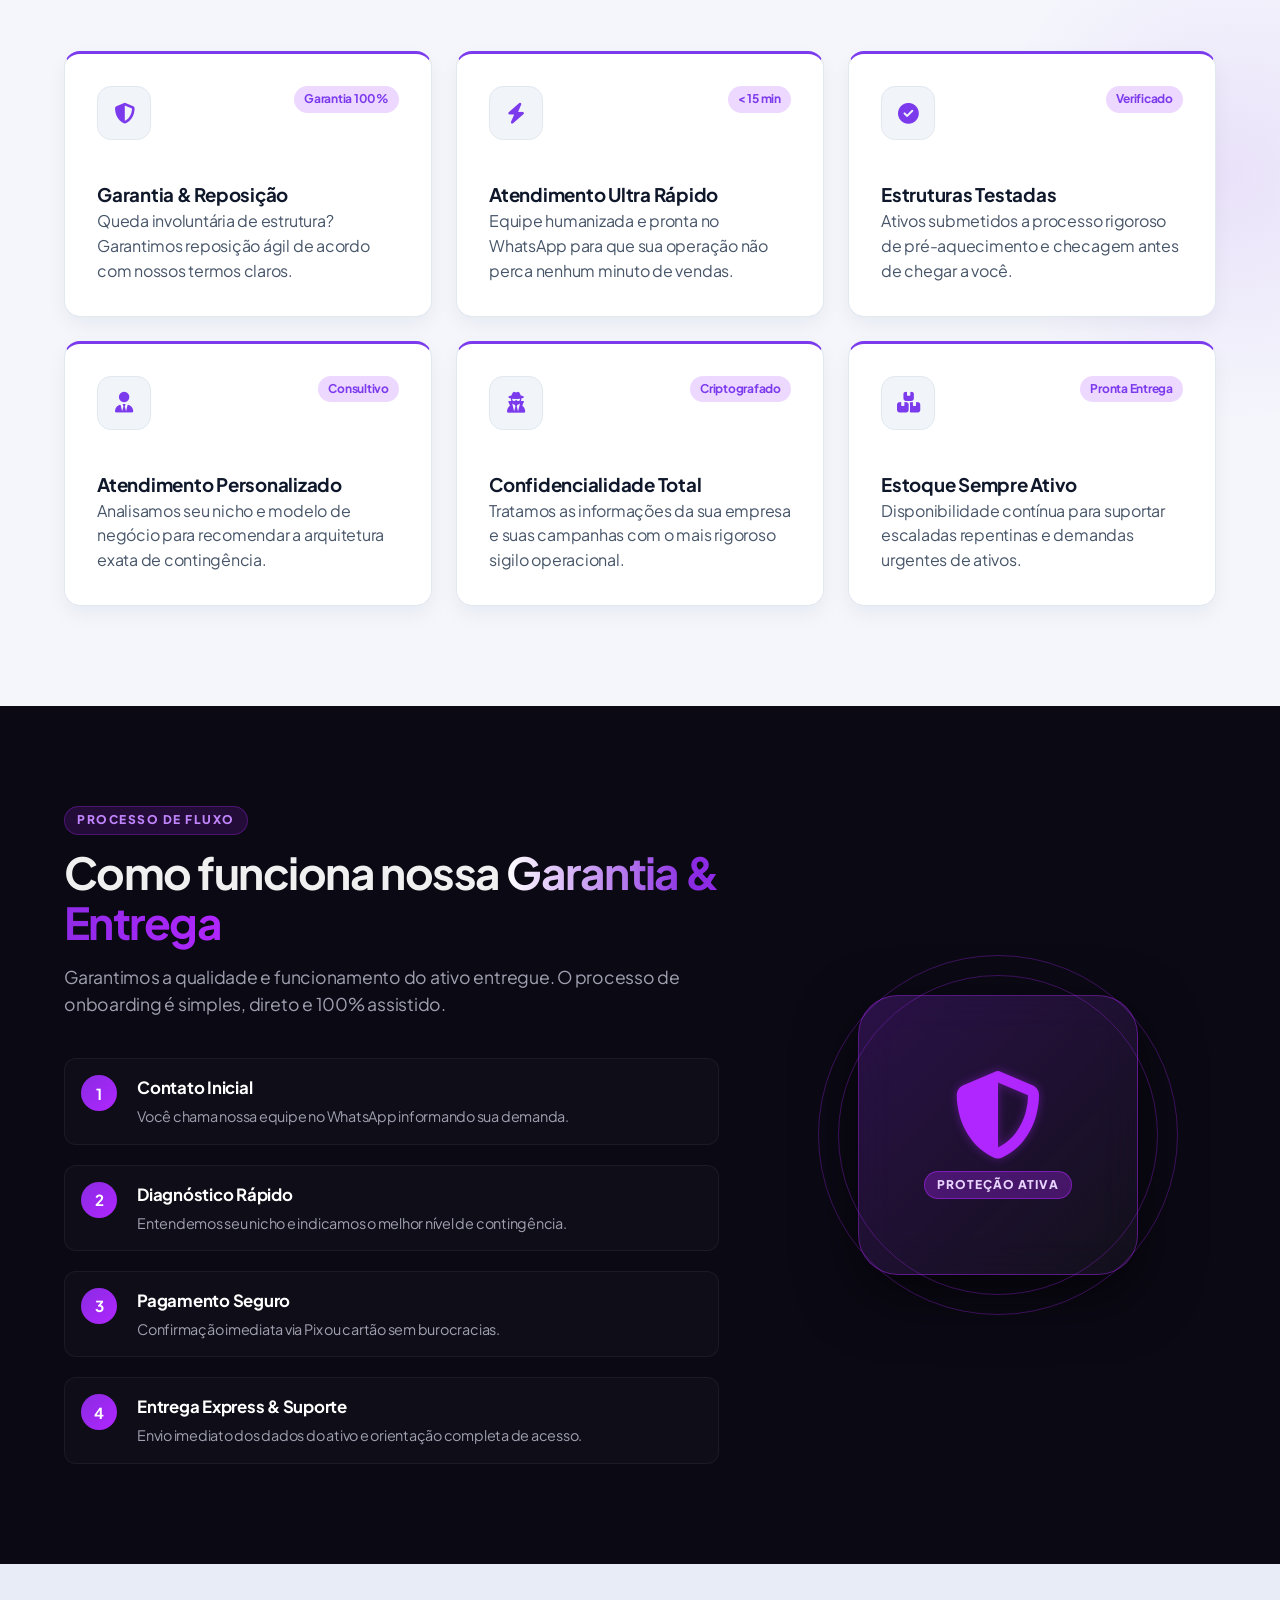
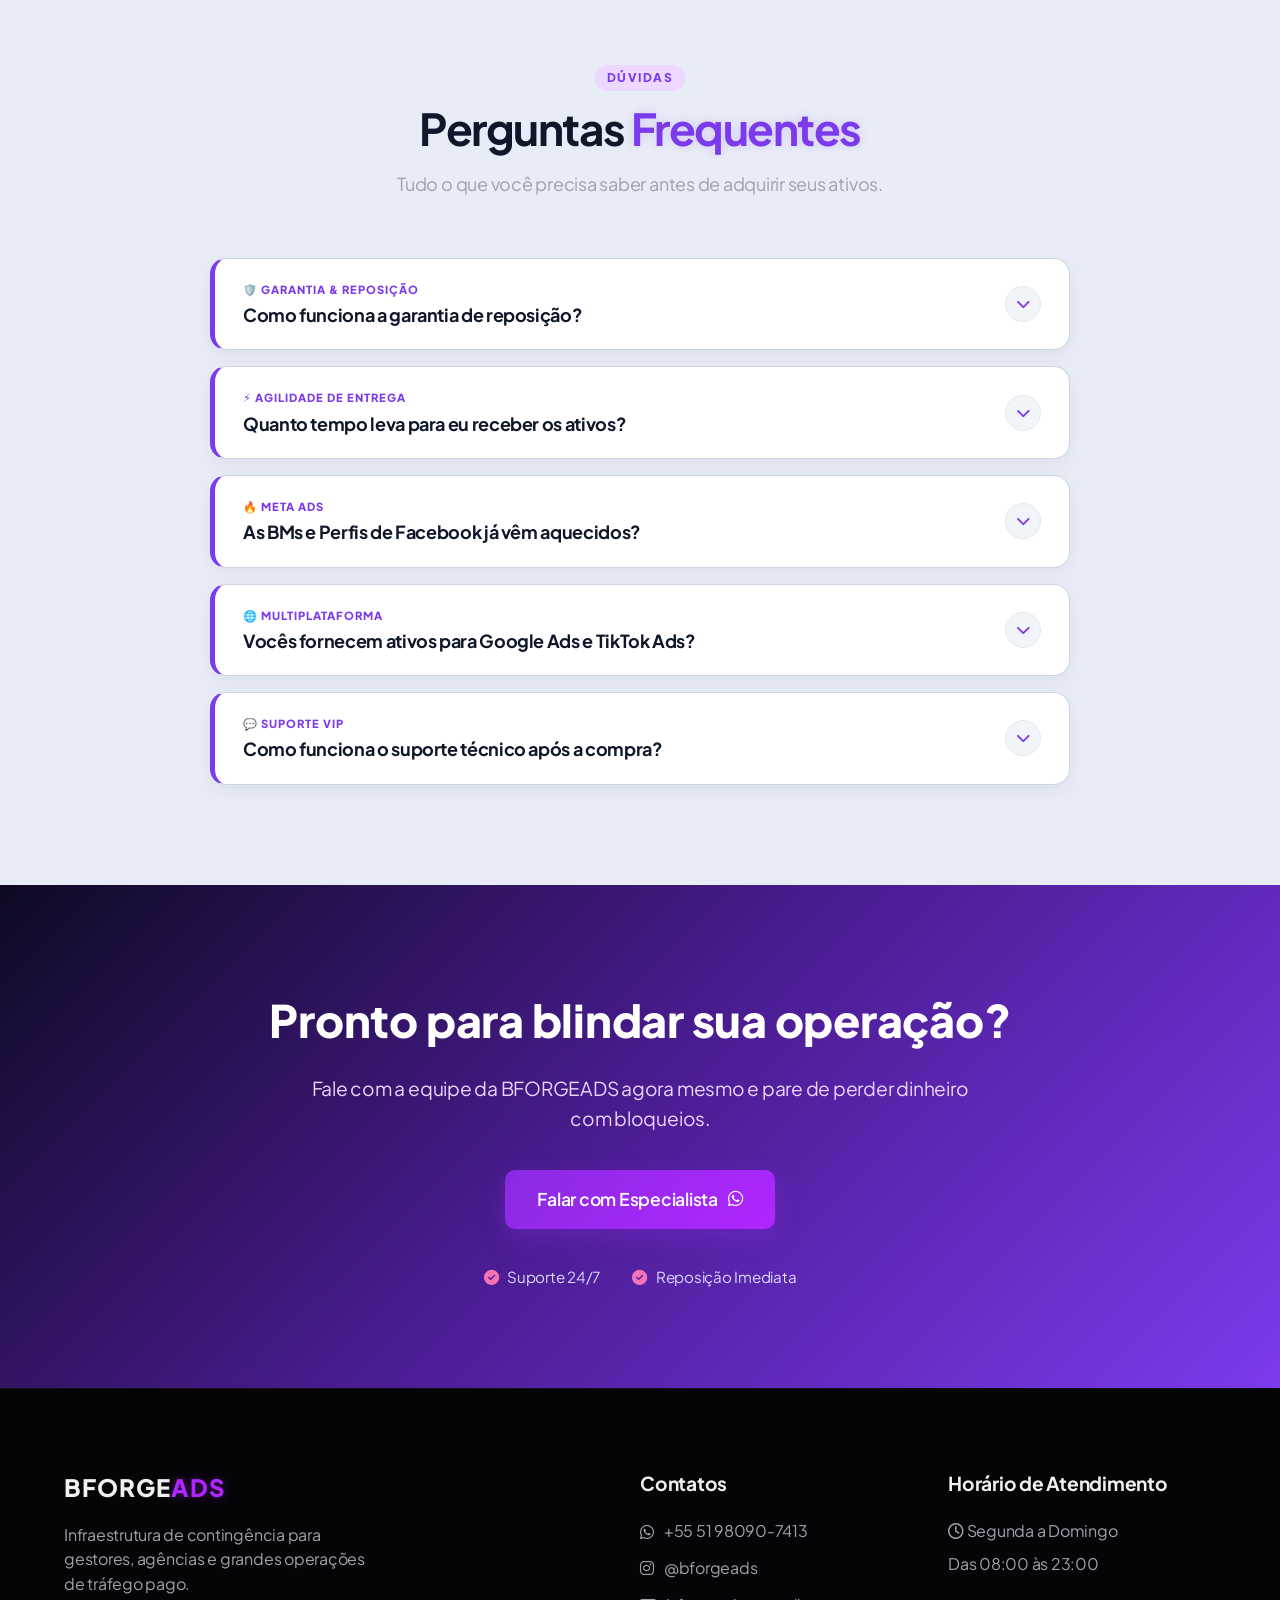
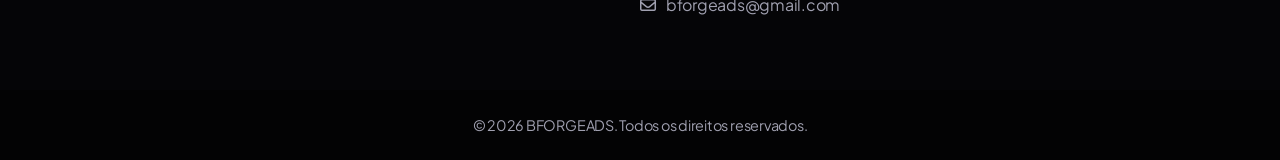
==== commit d863f850: "Add files via upload" ====
--- a/index.html
+++ b/index.html
@@ -13,6 +13,7 @@
     <link rel="stylesheet" href="https://cdnjs.cloudflare.com/ajax/libs/font-awesome/6.4.0/css/all.min.css">
     <!-- Custom CSS -->
     <link rel="stylesheet" href="style.css">
+    <link rel="icon" type="image/jpeg" href="logo-nova.jpg">
 </head>
 <body>
 
@@ -20,7 +21,7 @@
     <header class="navbar">
         <div class="container nav-container">
             <a href="#" class="logo">
-                <img src="logo.png" alt="BFORGEADS Logo" class="logo-img">
+                <img src="logo-nova.jpg" alt="BFORGEADS Logo" class="logo-img">
             </a>
             
             <div class="menu-toggle" id="mobile-menu">
